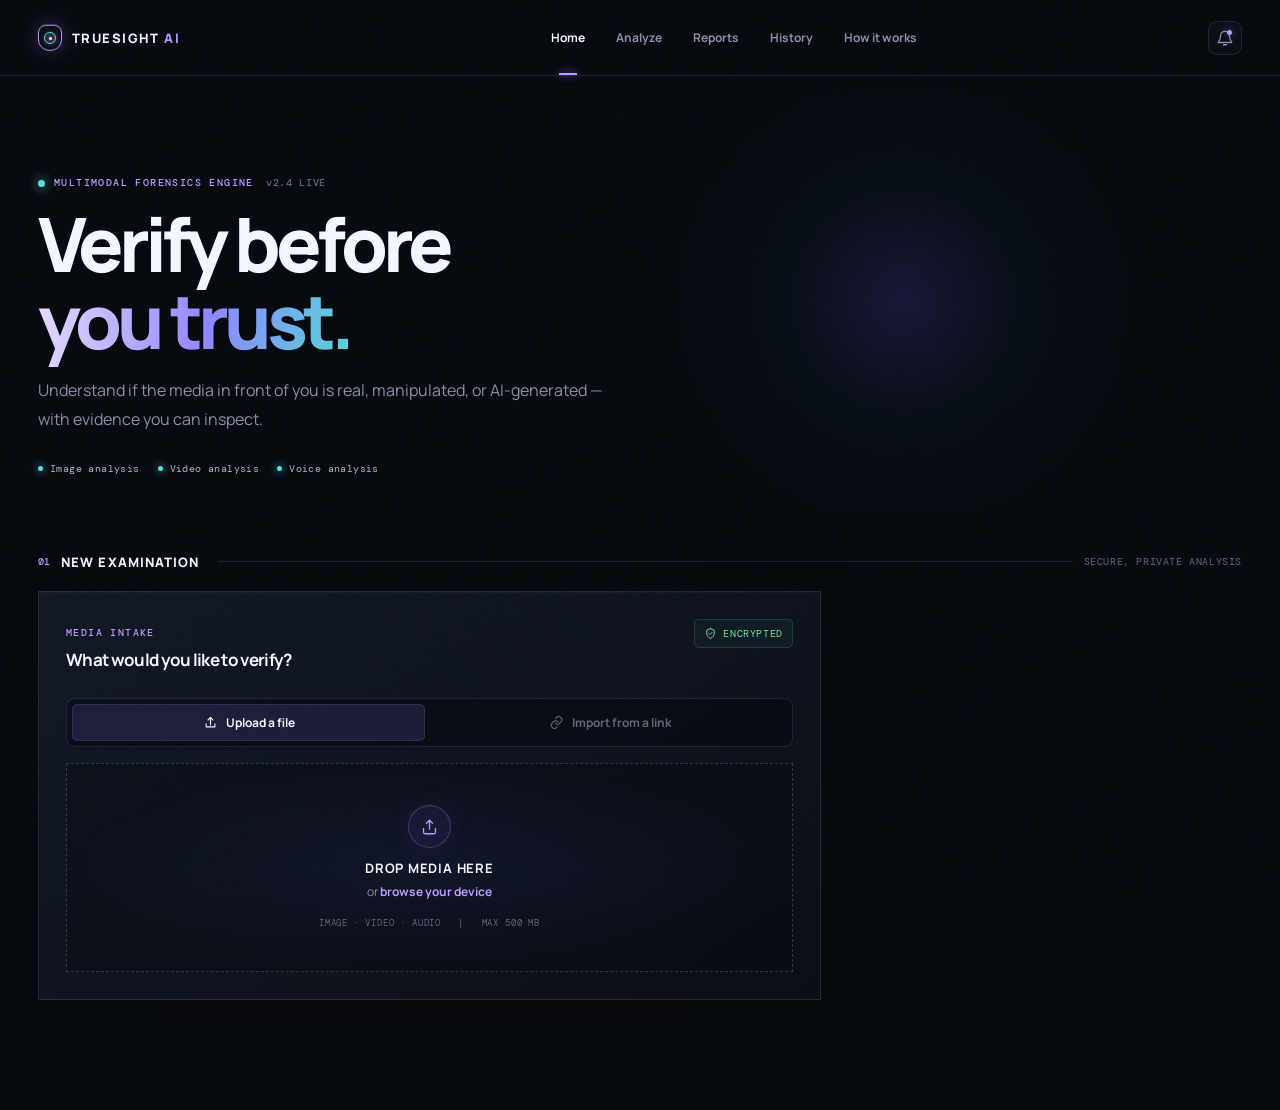
==== frontend/index.html @ 866cccd9 "Frontend Commit" ====
<!doctype html>
<html lang="en">
  <head>
    <meta charset="UTF-8" />
    <meta name="viewport" content="width=device-width, initial-scale=1.0" />
    <meta name="description" content="Truesight AI - explainable deepfake and synthetic media detection." />
    <title>Truesight AI — Verify before you trust</title>
    <link rel="preconnect" href="https://fonts.googleapis.com" />
    <link rel="preconnect" href="https://fonts.gstatic.com" crossorigin />
    <link href="https://fonts.googleapis.com/css2?family=DM+Mono:wght@400;500&family=Manrope:wght@400;500;600;700;800&display=swap" rel="stylesheet" />
    <link rel="stylesheet" href="styles.css" />
  </head>
  <body>
    <div class="page-noise"></div>
    <header class="topbar">
      <a class="brand" href="#top" aria-label="Truesight AI home">
        <span class="brand-mark" aria-hidden="true"><i></i></span>
        <span>TRUESIGHT <b>AI</b></span>
      </a>
      <nav aria-label="Main navigation">
        <a class="active" href="index.html">Home</a>
        <a href="analyze.html">Analyze</a>
        <a href="reports.html">Reports</a>
        <a href="history.html">History</a>
        <a href="how-it-works.html">How it works</a>
      </nav>
      <button class="icon-button" aria-label="Open notifications">
        <span class="notification-dot"></span>
        <svg viewBox="0 0 24 24" aria-hidden="true"><path d="M18 9a6 6 0 0 0-12 0c0 7-3 7-3 9h18c0-2-3-2-3-9M10 21h4" /></svg>
      </button>
    </header>

    <main id="top">
      <section class="hero" aria-labelledby="hero-title">
        <div class="eyebrow"><span></span> MULTIMODAL FORENSICS ENGINE <small>v2.4 LIVE</small></div>
        <h1 id="hero-title">Verify before<br /><em>you trust.</em></h1>
        <p>Understand if the media in front of you is real, manipulated, or AI-generated — with evidence you can inspect.</p>
        <div class="trust-row" aria-label="Supported media">
          <span><i class="pulse"></i> Image analysis</span>
          <span><i class="pulse"></i> Video analysis</span>
          <span><i class="pulse"></i> Voice analysis</span>
        </div>
      </section>

      <section class="analysis-shell" id="analyze" aria-labelledby="analyze-title">
        <div class="section-label"><span>01</span><h2 id="analyze-title">New examination</h2><div></div><p>Secure, private analysis</p></div>
        <div class="analysis-grid">
          <article class="ingest-card card">
            <div class="card-heading">
              <div>
                <span class="mono-label">MEDIA INTAKE</span>
                <h3>What would you like to verify?</h3>
              </div>
              <span class="secure-label"><svg viewBox="0 0 24 24"><path d="M12 3 5 6v5c0 4.55 2.98 8.86 7 10 4.02-1.14 7-5.45 7-10V6l-7-3Z"/><path d="m9 12 2 2 4-4"/></svg> ENCRYPTED</span>
            </div>

            <div class="intake-tabs" role="tablist" aria-label="Media input method">
              <button class="intake-tab active" data-intake="upload" role="tab" aria-selected="true"><svg viewBox="0 0 24 24"><path d="M12 16V4m0 0L8 8m4-4 4 4M5 14v5h14v-5"/></svg> Upload a file</button>
              <button class="intake-tab" data-intake="link" role="tab" aria-selected="false"><svg viewBox="0 0 24 24"><path d="M10 13a5 5 0 0 0 7.07.07l2-2A5 5 0 0 0 12 4l-1.15 1.15M14 11a5 5 0 0 0-7.07-.07l-2 2A5 5 0 0 0 12 20l1.15-1.15"/></svg> Import from a link</button>
            </div>

            <div class="intake-pane active" id="upload-pane" data-pane="upload">
              <label class="drop-zone" id="drop-zone" for="file-input">
                <input id="file-input" type="file" accept="image/*,video/*,audio/*" />
                <span class="drop-icon" aria-hidden="true"><svg viewBox="0 0 24 24"><path d="M12 15V3m0 0L8 7m4-4 4 4M4 14v5a2 2 0 0 0 2 2h12a2 2 0 0 0 2-2v-5"/></svg></span>
                <strong>Drop media here</strong>
                <span>or <b>browse your device</b></span>
                <small>IMAGE · VIDEO · AUDIO &nbsp; | &nbsp; MAX 500 MB</small>
              </label>
              <div class="selected-input" id="file-selection" hidden>
                <span class="file-type-icon" id="file-type-icon">IMG</span>
                <div><strong id="file-name">sample.jpg</strong><span id="file-meta">12.4 MB · Image</span></div>
                <button id="clear-file" aria-label="Remove selected file">×</button>
              </div>
            </div>

            <div class="intake-pane" id="link-pane" data-pane="link">
              <div class="link-field-wrap">
                <label for="media-url">Paste a media link</label>
                <div class="url-control">
                  <svg viewBox="0 0 24 24" aria-hidden="true"><path d="M10 13a5 5 0 0 0 7.07.07l2-2A5 5 0 0 0 12 4l-1.15 1.15M14 11a5 5 0 0 0-7.07-.07l-2 2A5 5 0 0 0 12 20l1.15-1.15"/></svg>
                  <input id="media-url" type="url" placeholder="https://www.youtube.com/watch?v=..." autocomplete="url" />
                </div>
                <p>We will fetch the publicly accessible media only. Private accounts and pages are never accessed.</p>
              </div>
              <div class="source-row">
                <span>SUPPORTED SOURCES</span>
                <button class="source-chip" data-url="https://www.youtube.com/watch?v=media">YouTube</button>
                <button class="source-chip" data-url="https://x.com/verified/status/123">X</button>
                <button class="source-chip" data-url="https://www.instagram.com/reel/media">Instagram</button>
                <button class="source-chip" data-url="https://www.tiktok.com/@source/video/123">TikTok</button>
                <button class="source-chip" data-url="https://drive.google.com/file/d/media">Drive</button>
              </div>
              <div class="url-insight" id="url-insight"><span class="status-orb"></span><span>Enter a public URL to validate its source and extract media.</span></div>
            </div>
---- frontend/styles.css ----
:root {
  --bg: #070a0f;
  --bg-soft: #0a0e15;
  --panel: rgba(15, 20, 30, 0.76);
  --panel-strong: #0e141e;
  --line: rgba(157, 179, 211, 0.14);
  --line-bright: rgba(157, 179, 211, 0.23);
  --text: #f2f6ff;
  --muted: #8491a6;
  --faint: #5d687a;
  --accent: #8a6bff;
  --accent-bright: #b99bff;
  --cyan: #55dfdc;
  --danger: #ff6d81;
  --warning: #f5b965;
  --success: #73e0ac;
  --mono: "DM Mono", "SFMono-Regular", Consolas, monospace;
  --sans: "Manrope", -apple-system, BlinkMacSystemFont, "Segoe UI", sans-serif;
}

* { box-sizing: border-box; }
html { scroll-behavior: smooth; }
body { margin: 0; background: var(--bg); color: var(--text); font-family: var(--sans); overflow-x: hidden; }
button, input { font: inherit; }
button { color: inherit; }
svg { width: 18px; height: 18px; fill: none; stroke: currentColor; stroke-width: 1.7; stroke-linecap: round; stroke-linejoin: round; }
.page-noise { position: fixed; inset: 0; pointer-events: none; z-index: 10; opacity: .28; background-image: url("data:image/svg+xml,%3Csvg viewBox='0 0 180 180' xmlns='http://www.w3.org/2000/svg'%3E%3Cfilter id='n'%3E%3CfeTurbulence type='fractalNoise' baseFrequency='.9' numOctaves='4' stitchTiles='stitch'/%3E%3C/filter%3E%3Crect width='100%25' height='100%25' filter='url(%23n)' opacity='.17'/%3E%3C/svg%3E"); mix-blend-mode: soft-light; }

.topbar { height: 76px; display: flex; align-items: center; justify-content: space-between; max-width: 1280px; margin: auto; padding: 0 38px; border-bottom: 1px solid var(--line); }
.brand { display: inline-flex; gap: 10px; align-items: center; color: var(--text); text-decoration: none; font-size: 13px; font-weight: 800; letter-spacing: .11em; white-space: nowrap; }
.brand b { color: var(--accent-bright); font-weight: 800; }
.brand-mark { height: 26px; width: 24px; display: grid; place-items: center; position: relative; border: 1.5px solid var(--accent-bright); border-radius: 8px 8px 11px 11px; transform: perspective(20px) rotateX(-2deg); box-shadow: 0 0 17px rgba(138,107,255,.28); }
.brand-mark:before { content: ""; position: absolute; width: 10px; height: 10px; border: 1.5px solid var(--cyan); border-radius: 50%; }
.brand-mark i { width: 3px; height: 3px; background: white; border-radius: 50%; box-shadow: 0 0 8px 2px var(--accent-bright); }
nav { display: flex; height: 100%; align-items: center; gap: 31px; margin-left: 80px; }
nav a { height: 100%; display: grid; place-items: center; position: relative; color: var(--muted); font-size: 12px; font-weight: 700; text-decoration: none; }
nav a:hover, nav a.active { color: var(--text); }
nav a.active:after { content: ""; height: 2px; width: 18px; background: var(--accent-bright); position: absolute; bottom: 0; box-shadow: 0 0 8px var(--accent); }
.icon-button { position: relative; height: 34px; width: 34px; display: grid; place-items: center; border: 1px solid var(--line); border-radius: 9px; background: rgba(255,255,255,.02); cursor: pointer; color: var(--muted); }
.icon-button:hover { color: var(--text); border-color: var(--line-bright); }
.notification-dot { position: absolute; width: 5px; height: 5px; top: 8px; right: 9px; border-radius: 50%; background: var(--accent-bright); box-shadow: 0 0 8px var(--accent); }

main { max-width: 1280px; margin: auto; padding: 0 38px 110px; }
.hero { position: relative; padding: 102px 0 78px; max-width: 720px; }
.hero:after { content: ""; position: absolute; width: 540px; height: 420px; right: -415px; top: 15px; background: radial-gradient(circle, rgba(115,82,255,.16) 0, rgba(24,83,123,.06) 35%, transparent 68%); pointer-events: none; }
.eyebrow, .mono-label { color: var(--accent-bright); font: 500 10px/1 var(--mono); letter-spacing: .14em; }
.eyebrow { display: flex; align-items: center; gap: 9px; }
.eyebrow > span { display: inline-block; width: 7px; height: 7px; background: var(--cyan); border-radius: 50%; box-shadow: 0 0 11px var(--cyan); }
.eyebrow small { margin-left: 3px; color: var(--faint); font: inherit; letter-spacing: .07em; }
.hero h1 { margin: 18px 0 17px; font-size: clamp(44px, 6vw, 75px); line-height: 1.02; letter-spacing: -.066em; font-weight: 800; }
.hero h1 em, .verdict-copy h3 em { font-style: normal; color: transparent; background: linear-gradient(98deg, #e8ddff, #9086ff 54%, #54d6d6); background-clip: text; -webkit-background-clip: text; }
.hero > p { max-width: 580px; color: var(--muted); font-size: 16px; line-height: 1.8; margin: 0; }
.trust-row { display: flex; gap: 18px; flex-wrap: wrap; margin-top: 28px; color: #aab5c5; font: 10px var(--mono); letter-spacing: .04em; }
.trust-row span { display: flex; align-items: center; gap: 7px; }
.pulse { width: 5px; height: 5px; border-radius: 50%; background: var(--cyan); box-shadow: 0 0 9px var(--cyan); }

.section-label { display: flex; align-items: center; gap: 11px; margin-bottom: 20px; }
.section-label > span { color: var(--accent-bright); font: 500 10px var(--mono); }
.section-label h2 { font-size: 13px; text-transform: uppercase; letter-spacing: .085em; margin: 0; font-weight: 800; }
.section-label > div { height: 1px; flex: 1; background: var(--line); margin-left: 7px; }
.section-label p { margin: 0; color: var(--faint); font: 10px var(--mono); text-transform: uppercase; letter-spacing: .06em; }
.card { border: 1px solid var(--line); background: linear-gradient(145deg, rgba(21, 27, 41, .82), rgba(11, 15, 23, .83)); box-shadow: inset 0 1px rgba(255,255,255,.025), 0 20px 80px rgba(0,0,0,.1); }
.analysis-grid { display: grid; grid-template-columns: minmax(0, 1.65fr) minmax(290px, .85fr); gap: 18px; }
.ingest-card { padding: 27px; min-width: 0; }
.scanner-card { min-height: 510px; padding: 22px; overflow: hidden; position: relative; }
.card-heading { display: flex; align-items: flex-start; justify-content: space-between; gap: 15px; }
.card-heading h3, .progress-header h3 { margin: 7px 0 0; font-size: 17px; letter-spacing: -.04em; }
.secure-label, .live-status { display: flex; align-items: center; gap: 6px; color: var(--success); font: 10px var(--mono); letter-spacing: .06em; padding: 7px 9px; border: 1px solid rgba(115,224,172,.17); background: rgba(75,200,140,.055); border-radius: 5px; }
.secure-label svg { width: 13px; height: 13px; }
.intake-tabs { display: flex; gap: 8px; padding: 5px; margin: 27px 0 16px; background: rgba(4,7,11,.4); border: 1px solid var(--line); border-radius: 8px; }
.intake-tab { flex: 1; display: flex; justify-content: center; align-items: center; gap: 8px; border: 0; padding: 10px; background: transparent; color: var(--faint); cursor: pointer; font-size: 12px; font-weight: 700; border-radius: 5px; transition: .25s; }
.intake-tab svg { width: 15px; height: 15px; }
.intake-tab:hover { color: #c9d1e0; }
.intake-tab.active { color: var(--text); background: rgba(143,112,255,.15); box-shadow: inset 0 0 0 1px rgba(173,148,255,.13), 0 4px 9px rgba(0,0,0,.19); }
.intake-pane { display: none; min-height: 209px; }
.intake-pane.active { display: block; }
.drop-zone { width: 100%; min-height: 209px; border: 1px dashed rgba(159,177,211,.25); background: radial-gradient(ellipse at center, rgba(95,99,239,.08), transparent 69%), rgba(6,9,14,.32); display: flex; flex-direction: column; justify-content: center; align-items: center; cursor: pointer; transition: .25s; }
.drop-zone:hover, .drop-zone.dragover { border-color: var(--accent-bright); background: radial-gradient(ellipse at center, rgba(117,97,255,.18), transparent 70%), rgba(6,9,14,.32); }
.drop-zone input { position: absolute; inline-size: 1px; block-size: 1px; opacity: 0; overflow: hidden; }
.drop-icon { display: grid; place-items: center; width: 43px; height: 43px; margin-bottom: 11px; border: 1px solid rgba(151,126,255,.32); border-radius: 50%; color: var(--accent-bright); background: rgba(135,104,255,.09); box-shadow: 0 0 28px rgba(123,92,255,.11); }
.drop-icon svg { width: 19px; }
.drop-zone strong { text-transform: uppercase; letter-spacing: .06em; font-size: 13px; }
.drop-zone > span:not(.drop-icon) { color: var(--muted); font-size: 12px; margin-top: 6px; }
.drop-zone > span b { color: var(--accent-bright); }
.drop-zone small { color: var(--faint); font: 9px var(--mono); letter-spacing: .09em; margin-top: 17px; }
.selected-input { align-items: center; gap: 12px; padding: 12px 14px; background: rgba(93,85,193,.1); border: 1px solid rgba(151,126,255,.25); min-height: 73px; }
.selected-input[hidden] { display: none; }
.selected-input:not([hidden]) { display: flex; }
.file-type-icon { display: grid; place-items: center; height: 35px; width: 35px; color: var(--accent-bright); border: 1px solid rgba(171,144,255,.34); border-radius: 5px; font: 9px var(--mono); }
.selected-input div { display: flex; flex-direction: column; gap: 3px; min-width: 0; flex: 1; }
.selected-input strong { font-size: 12px; overflow: hidden; text-overflow: ellipsis; white-space: nowrap; }
.selected-input span:not(.file-type-icon) { color: var(--muted); font: 10px var(--mono); }
.selected-input button { border: 0; color: var(--muted); background: transparent; font-size: 22px; cursor: pointer; }
.link-field-wrap { padding: 13px 2px 0; }
.link-field-wrap label { display: block; color: #d6deeb; font-size: 12px; font-weight: 700; margin-bottom: 9px; }
.url-control { display: flex; align-items: center; gap: 10px; height: 47px; padding: 0 14px; border: 1px solid var(--line-bright); background: rgba(5,8,13,.43); transition: .2s; }
.url-control:focus-within { border-color: var(--accent-bright); box-shadow: 0 0 0 3px rgba(138,107,255,.1); }
.url-control svg { color: var(--accent-bright); width: 17px; }
.url-control input { min-width: 0; flex: 1; border: 0; outline: 0; color: var(--text); background: transparent; font-size: 12px; }
.url-control input::placeholder { color: #586376; }
.link-field-wrap p { color: var(--faint); font-size: 10px; line-height: 1.55; margin: 9px 0 0; }
.source-row { display: flex; flex-wrap: wrap; align-items: center; gap: 7px; margin-top: 23px; }
.source-row > span { margin-right: 4px; color: var(--faint); font: 9px var(--mono); letter-spacing: .08em; }
.source-chip { border: 1px solid var(--line); border-radius: 99px; color: #aab5c5; background: rgba(255,255,255,.025); padding: 5px 8px; cursor: pointer; font: 9px var(--mono); transition: .2s; }
.source-chip:hover { border-color: rgba(185,155,255,.46); color: var(--accent-bright); }
.url-insight { display: flex; align-items: center; gap: 8px; padding: 10px 11px; margin-top: 18px; border-left: 2px solid #4a5364; background: rgba(255,255,255,.025); color: var(--muted); font-size: 10px; }
.url-insight.valid { border-left-color: var(--success); color: #b8c8d0; }
.url-insight.invalid { border-left-color: var(--danger); color: #e6a4ae; }
.status-orb { display: inline-block; min-width: 6px; height: 6px; border-radius: 50%; background: #687184; }
.url-insight.valid .status-orb { background: var(--success); box-shadow: 0 0 8px var(--success); }
.url-insight.invalid .status-orb { background: var(--danger); }
.privacy-note { display: flex; align-items: center; gap: 7px; margin: 17px 0 15px; color: var(--faint); font-size: 10px; }
.privacy-note svg { width: 14px; min-width: 14px; color: var(--cyan); }
.privacy-note a { margin-left: auto; color: var(--accent-bright); text-decoration: none; font: 10px var(--mono); }
.analyze-button { width: 100%; height: 48px; display: flex; justify-content: center; align-items: center; gap: 13px; border: 1px solid rgba(187,159,255,.4); color: white; background: linear-gradient(100deg, #5947bd, #8266e5 62%, #5e50c4); box-shadow: 0 9px 28px rgba(105,81,221,.25), inset 0 1px rgba(255,255,255,.18); cursor: pointer; text-transform: uppercase; font-size: 11px; font-weight: 800; letter-spacing: .1em; transition: transform .2s, box-shadow .2s; }
.analyze-button svg { width: 17px; }
.analyze-button:hover { transform: translateY(-2px); box-shadow: 0 13px 33px rgba(105,81,221,.37), inset 0 1px rgba(255,255,255,.18); }
.analyze-button:disabled { cursor: wait; transform: none; opacity: .74; }
.form-message { min-height: 15px; margin: 8px 0 0; color: var(--danger); font-size: 10px; text-align: center; }

.scanner-top { display: flex; justify-content: space-between; align-items: center; }
.live-status { padding: 4px 7px; font-size: 9px; }
.live-status i { height: 5px; width: 5px; background: var(--success); border-radius: 50%; box-shadow: 0 0 8px var(--success); }
.scanner-visual { position: relative; margin: 24px -5px 17px; height: 260px; overflow: hidden; background: radial-gradient(ellipse at 50% 52%, rgba(145,93,255,.16) 0, rgba(39,53,110,.08) 37%, transparent 68%), #090e17; border: 1px solid rgba(144,161,211,.12); }
.scan-grid { position: absolute; inset: 0; background-image: linear-gradient(rgba(128,166,255,.075) 1px, transparent 1px), linear-gradient(90deg, rgba(128,166,255,.075) 1px, transparent 1px); background-size: 24px 24px; mask-image: radial-gradient(ellipse, black, transparent 75%); }
.scan-line { position: absolute; left: 6%; right: 6%; top: 35%; height: 1px; background: var(--cyan); box-shadow: 0 0 10px 1px var(--cyan); animation: scan 4.8s ease-in-out infinite; }
@keyframes scan { 0%, 100% { top: 19%; opacity: .35 } 50% { top: 78%; opacity: 1 } }
.face-outline { position: absolute; width: 109px; height: 148px; top: 51px; left: 50%; transform: translateX(-50%); border: 1px solid rgba(130,236,230,.75); border-radius: 48% 48% 44% 44% / 36% 36% 58% 58%; box-shadow: inset 0 0 31px rgba(83,221,220,.08), 0 0 14px rgba(79,222,218,.18); }
.face-outline:before, .face-outline:after { content: ""; position: absolute; top: 57px; width: 8px; height: 8px; border-radius: 50%; background: var(--cyan); box-shadow: 0 0 7px var(--cyan); }
.face-outline:before { left: 26px; }.face-outline:after { right: 26px; }
.point { position: absolute; width: 4px; height: 4px; background: #d8ffff; box-shadow: 0 0 8px var(--cyan); }.p1 { top: -2px; left: 50%; }.p2 { top: 35px; left: -2px; }.p3 { top: 35px; right: -2px; }.p4 { bottom: 33px; left: 6px; }.p5 { bottom: 33px; right: 6px; }.p6 { bottom: -2px; left: 50%; }
.scanner-corner, .frame-corner { position: absolute; width: 17px; height: 17px; border-color: rgba(185,155,255,.68); border-style: solid; }.c1, .fc1 { top: 10px; left: 10px; border-width: 1px 0 0 1px; }.c2, .fc2 { top: 10px; right: 10px; border-width: 1px 1px 0 0; }.c3, .fc3 { bottom: 10px; left: 10px; border-width: 0 0 1px 1px; }.c4, .fc4 { bottom: 10px; right: 10px; border-width: 0 1px 1px 0; }
.scanner-readout { display: flex; align-items: flex-end; justify-content: space-between; gap: 10px; padding: 0 3px 16px; border-bottom: 1px solid var(--line); }.scanner-readout div:first-child { display: flex; flex-direction: column; gap: 7px; }.scanner-readout span { color: var(--faint); font: 9px var(--mono); letter-spacing: .1em; }.scanner-readout b { font-size: 12px; }
.readout-bars { display: flex; gap: 2px; align-items: center; height: 25px; }.readout-bars i { display: block; width: 2px; background: var(--cyan); opacity: .55; animation: bars 1.4s ease-in-out infinite alternate; }.readout-bars i:nth-child(1), .readout-bars i:nth-child(8) { height: 7px; }.readout-bars i:nth-child(2),.readout-bars i:nth-child(7) { height: 17px; animation-delay:.2s; }.readout-bars i:nth-child(3),.readout-bars i:nth-child(6) { height: 24px; animation-delay:.4s; }.readout-bars i:nth-child(4),.readout-bars i:nth-child(5) { height: 13px; animation-delay:.1s; }.readout-bars i:nth-child(9) { height: 20px; }.readout-bars i:nth-child(10) { height: 10px; }
@keyframes bars { to { transform: scaleY(.4); opacity: .2; } }
.model-list { padding: 12px 3px 0; }.model-list p { display: flex; justify-content: space-between; color: var(--muted); margin: 7px 0; font-size: 10px; }.model-list b { color: var(--success); font: 9px var(--mono); }

.progress-section, .report-section, .history-section, .workflow-section { margin-top: 75px; }
.progress-panel { padding: 26px 28px; }.progress-header { display: flex; justify-content: space-between; align-items: center; }.progress-number { color: var(--accent-bright); font: 500 18px var(--mono); }.progress-track, .risk-track { position: relative; height: 5px; margin: 23px 0 23px; overflow: hidden; background: #202735; }.progress-track i, .risk-track i { position: absolute; inset: 0 auto 0 0; width: 0; background: linear-gradient(90deg, #6854de, #9c82ff, var(--cyan)); box-shadow: 0 0 13px rgba(109,98,255,.6); transition: width .5s ease; }.pipeline-steps { display: grid; grid-template-columns: repeat(4, 1fr); gap: 13px; padding: 0; margin: 0; list-style: none; }.pipeline-steps li { position: relative; display: grid; grid-template-columns: 23px minmax(0, 1fr) auto; gap: 10px; min-width: 0; color: var(--faint); }.pipeline-steps li > span { height: 20px; width: 20px; margin-top: 1px; border: 1px solid #485365; border-radius: 50%; }.pipeline-steps li > span:after { content: ""; display: block; height: 4px; width: 4px; margin: 7px; border-radius: 50%; background: #485365; }.pipeline-steps b { display: block; color: #7f8a9b; font-size: 11px; }.pipeline-steps small { display: block; color: var(--faint); font-size: 9px; line-height: 1.45; margin-top: 5px; }.pipeline-steps em { font: 13px var(--mono); font-style: normal; }.pipeline-steps li.active > span { border-color: var(--accent-bright); box-shadow: 0 0 10px rgba(138,107,255,.3); }.pipeline-steps li.active > span:after { background: var(--accent-bright); }.pipeline-steps li.active b { color: #d9d0ff; }.pipeline-steps li.done > span { border-color: var(--success); background: rgba(115,224,172,.08); }.pipeline-steps li.done > span:after { width: 8px; height: 4px; margin: 5px; border: solid var(--success); border-width: 0 0 1.5px 1.5px; background: none; border-radius: 0; transform: rotate(-45deg); }.pipeline-steps li.done b { color: #d5f4e4; }.pipeline-steps li.done em { color: var(--success); font-size: 10px; }.pipeline-steps li.done em:after { content: "✓"; }.pipeline-steps li.done em { font-size:0; }.pipeline-steps li.done em:after { font-size: 12px; }

.verdict-card { min-height: 278px; display: grid; grid-template-columns: minmax(0, 1fr) 210px 137px; gap: 36px; align-items: center; padding: 35px 38px; border-left: 2px solid var(--danger); background: radial-gradient(circle at 60% 40%, rgba(125,72,187,.10), transparent 33%), linear-gradient(145deg, rgba(27,22,38,.84), rgba(13,15,23,.83)); }.verdict-copy h3 { margin: 9px 0 9px; font-size: clamp(28px, 3vw, 41px); letter-spacing: -.06em; line-height: 1; }.verdict-copy p { margin: 0; max-width: 430px; color: var(--muted); font-size: 12px; line-height: 1.65; }.confidence { max-width: 400px; margin-top: 25px; }.confidence-label { display: flex; justify-content: space-between; color: var(--faint); font: 9px var(--mono); letter-spacing: .09em; }.confidence-label b { color: var(--danger); font-size: 12px; }.confidence .risk-track { margin: 8px 0 7px; height: 6px; }.risk-track i { background: linear-gradient(90deg, #a18dff, #e065a0, var(--danger)); }.confidence > span { color: #de97a5; font: 9px var(--mono); letter-spacing: .07em; }.verdict-ring { position: relative; height: 167px; width: 167px; border-radius: 50%; display: grid; place-items: center; background: conic-gradient(var(--danger) 0 315deg, rgba(255,255,255,.09) 315deg); box-shadow: 0 0 42px rgba(239,83,111,.11); }.verdict-ring:before { content: ""; position: absolute; inset: 8px; border-radius: 50%; background: #12131d; box-shadow: inset 0 0 28px rgba(0,0,0,.4); }.verdict-ring > div { z-index: 1; text-align: center; }.verdict-ring b { display: block; color: #ffe7eb; font: 600 29px var(--mono); letter-spacing: -.08em; }.verdict-ring b span { font-size: 14px; }.verdict-ring small { display: block; margin-top: 4px; color: var(--faint); font: 8px var(--mono); letter-spacing: .13em; }.verdict-meta { align-self: stretch; border-left: 1px solid var(--line); display: flex; justify-content: center; flex-direction: column; gap: 16px; padding-left: 23px; }.verdict-meta p { margin: 0; }.verdict-meta span { display: block; color: var(--faint); font: 8px var(--mono); letter-spacing: .1em; }.verdict-meta b { display: block; margin-top: 5px; font: 11px var(--mono); color: #b8c3d3; }
.evidence-grid { display: grid; grid-template-columns: minmax(0, 1.32fr) minmax(350px, .96fr); gap: 18px; margin-top: 18px; }.evidence-card, .signals-card { padding: 26px; }.evidence-tabs { display: flex; border: 1px solid var(--line); border-radius: 5px; padding: 2px; }.evidence-tab { border: 0; background: none; color: var(--faint); padding: 5px 7px; cursor: pointer; font: 9px var(--mono); text-transform: uppercase; }.evidence-tab.active { background: rgba(139,108,255,.2); color: #ded5ff; }.media-frame { position: relative; height: 297px; overflow: hidden; margin-top: 21px; background: radial-gradient(ellipse at 50% 65%, #9c745f 0 15%, #47362f 32%, #121820 66%); }.media-frame:before { content:""; position:absolute; inset:0; background: linear-gradient(90deg, rgba(42,162,198,.17), transparent 28%, transparent 70%, rgba(236,87,98,.14)), repeating-linear-gradient(90deg, transparent 0 47px, rgba(255,255,255,.022) 47px 48px); z-index: 1; }.sample-face { width: 210px; height: 265px; position: absolute; left: 50%; bottom: -1px; transform: translateX(-50%); }.face-neck { position: absolute; height: 64px; width: 75px; bottom: 0; left: 68px; background: linear-gradient(90deg,#946d5b,#e0ae91 50%,#94705d); }.face-hair { position: absolute; height: 210px; width: 189px; top: 0; left: 10px; z-index: 1; background: radial-gradient(ellipse at 51% 30%, #2e2626 0 45%, transparent 46%), radial-gradient(ellipse at 43% 37%, #211b1d 0 43%, transparent 44%); }.face-skin { position: absolute; height: 181px; width: 131px; top: 40px; left: 39px; z-index: 2; border-radius: 43% 44% 47% 46% / 33% 34% 59% 61%; background: radial-gradient(ellipse at 55% 57%, #efc0a1 0 43%, #cf9c80 63%, #8d6959 100%); box-shadow: inset -15px -13px 20px rgba(83,50,45,.16); }.face-top { position: absolute; z-index: 3; top: 17px; left: 29px; width: 149px; height: 62px; border-radius: 50% 47% 20% 32%; background: #231d20; transform: rotate(-9deg); }.face-ear { position:absolute; top:108px; width:20px; height:34px; border-radius: 50%; background:#bd8a70; z-index: 1; }.ear-left { left:31px; }.ear-right{right:31px}.eye{position:absolute;top:76px;width:21px;height:7px;background:#402d26;border-radius:50%;}.e-left{left:27px}.e-right{right:25px}.brow{position:absolute;top:65px;width:26px;height:5px;border-top:3px solid #472d27;border-radius:50%;}.b-left{left:24px;transform:rotate(5deg)}.b-right{right:21px;transform:rotate(-5deg)}.nose{position:absolute;top:82px;left:62px;width:10px;height:31px;border-bottom:2px solid #a77868;border-right:2px solid #a77868;border-radius:0 0 7px 0}.mouth{position:absolute;top:133px;left:46px;width:38px;height:10px;border-bottom:3px solid #915b5c;border-radius:50%;}.heat-layer { position: absolute; opacity: 0; inset: 0; z-index: 3; mix-blend-mode: screen; transition: opacity .35s; background: linear-gradient(90deg, rgba(0,54,255,.4), transparent 50%, rgba(255,0,42,.3)); }.media-frame.heatmap .heat-layer { opacity: 1; }.heat { position: absolute; border-radius: 50%; filter: blur(12px); background: radial-gradient(circle, #fff869 0, #ff5c33 29%, #e60058 47%, rgba(0,0,0,0) 69%); }.h1 { width: 80px; height: 62px; top: 106px; left: calc(50% - 69px); }.h2 { width: 74px; height: 55px; top: 112px; right: calc(50% - 73px); }.h3 { width: 72px; height: 65px; top: 178px; left: calc(50% - 37px); }.h4 { width: 52px; height: 90px; top: 55px; left: calc(50% + 51px); }.h5 { width: 62px; height: 53px; bottom: 6px; left: calc(50% - 80px); }.media-frame-label { position:absolute; z-index:5; top:12px; left:12px; right:12px; display:flex; justify-content:space-between; color:rgba(235,244,255,.7); font:9px var(--mono); letter-spacing:.08em; }.frame-corner { z-index: 5; }.evidence-caption { display:flex; align-items:center; gap:8px; margin:14px 0 0; color:var(--muted); font-size:10px; line-height:1.5; }.evidence-caption span { height:5px;width:5px;min-width:5px;border-radius:50%;background:var(--cyan);box-shadow:0 0 8px var(--cyan); }.text-button { display:flex; align-items:center; gap:5px; border:0; background:transparent; color:var(--accent-bright); padding:0; cursor:pointer; font:10px var(--mono); }.text-button svg { width:13px;height:13px; }.signal-list { margin-top:22px; border-top:1px solid var(--line); }.signal { display:grid; grid-template-columns:33px minmax(0,1fr) auto; gap:10px; align-items:center; padding:14px 0; border-bottom:1px solid var(--line); }.signal-icon { display:grid;place-items:center;height:29px;width:29px;border-radius:7px; }.signal-icon svg{width:15px}.signal-icon.high{color:var(--danger);background:rgba(255,90,116,.1)}.signal-icon.medium{color:var(--warning);background:rgba(245,185,101,.1)}.signal-icon.low{color:#9ca9b8;background:rgba(156,169,184,.1)}.signal b{font-size:11px}.signal small{display:block;margin-top:3px;color:var(--faint);font-size:9px;line-height:1.35}.signal em{font:9px var(--mono);font-style:normal}.signal:nth-child(1) em,.signal:nth-child(2) em{color:var(--danger)}.signal:nth-child(3) em{color:var(--warning)}.signal:nth-child(4) em{color:#9ca9b8}.report-actions{display:flex;gap:8px;margin-top:19px}.secondary-button,.share-button,.filter-button{border:1px solid var(--line-bright);background:rgba(255,255,255,.025);cursor:pointer;transition:.2s}.secondary-button{height:37px;flex:1;display:flex;align-items:center;justify-content:center;gap:8px;color:#cad5e5;font-size:10px;font-weight:700}.secondary-button:hover,.share-button:hover,.filter-button:hover{border-color:var(--accent-bright);color:var(--accent-bright)}.secondary-button svg,.share-button svg{width:15px}.share-button{width:38px;display:grid;place-items:center;color:#9ca9b8}

.history-section .section-label .text-button { margin-left: auto; }.history-card { padding:20px 25px 8px; }.history-top{display:flex;justify-content:space-between;align-items:center;margin-bottom:16px}.history-top p{margin:0;color:var(--faint);font:9px var(--mono);letter-spacing:.08em}.history-top p b{color:var(--accent-bright)}.filter-button{display:flex;align-items:center;gap:7px;padding:7px 9px;color:#a9b4c4;font:9px var(--mono)}.filter-button svg{width:12px}.history-table-wrap{overflow-x:auto}table{border-collapse:collapse;width:100%;min-width:700px}th{text-align:left;color:var(--faint);font:9px var(--mono);letter-spacing:.08em;font-weight:400;padding:0 10px 11px}th:first-child,td:first-child{padding-left:0}td{border-top:1px solid var(--line);color:#aeb9c8;font-size:10px;padding:13px 10px}.media-name{display:flex;align-items:center;gap:9px;color:#e0e7f2}.media-name b{font-size:11px}.media-icon{display:grid;place-items:center;width:23px;height:23px;border-radius:5px;font-size:11px}.media-icon.audio{background:rgba(123,107,255,.14);color:#b6a5ff}.media-icon.video{background:rgba(84,223,220,.1);color:var(--cyan)}.media-icon.image{background:rgba(244,185,101,.1);color:var(--warning)}.source-badge{padding:4px 6px;border-radius:3px;border:1px solid var(--line);color:var(--muted);font:9px var(--mono)}.result-tag{padding:4px 7px;border-radius:3px;font:9px var(--mono)}.result-tag.synthetic{color:#ff9cac;background:rgba(255,96,122,.09)}.result-tag.authentic{color:#92eabb;background:rgba(95,216,159,.08)}

.workflow-head{display:flex;justify-content:space-between;align-items:center;margin-bottom:20px}.workflow-head .section-label{margin:0;flex:1}.workflow-head>p{max-width:365px;margin:0;color:var(--muted);font-size:11px;line-height:1.6}.architecture{display:grid;grid-template-columns:1fr 45px 2.3fr 45px 1.3fr 45px 1.3fr;align-items:center;padding:25px}.arch-node{min-height:104px;display:flex;flex-direction:column;justify-content:center;padding:15px;border:1px solid var(--line-bright);background:rgba(8,11,17,.4)}.arch-node span{color:var(--accent-bright);font:9px var(--mono)}.arch-node b{margin-top:8px;font-size:12px}.arch-node small{margin-top:5px;color:var(--faint);font-size:9px}.engine-node{border-color:rgba(185,155,255,.28);background:rgba(116,89,230,.1)}.report-node{border-color:rgba(83,223,220,.22);background:rgba(60,166,165,.06)}.arch-line{height:1px;background:linear-gradient(90deg,rgba(138,107,255,.2),rgba(138,107,255,.85),rgba(138,107,255,.2));position:relative}.arch-line:after{content:"";position:absolute;right:0;top:-3px;border:4px solid transparent;border-left-color:var(--accent-bright)}.arch-branches{display:grid;grid-template-columns:repeat(3,1fr);gap:8px}.arch-branches div{display:flex;flex-direction:column;gap:8px;padding:14px 10px;border-top:1px solid var(--line);border-bottom:1px solid var(--line);background:rgba(255,255,255,.015)}.arch-branches i{color:var(--cyan);font:9px var(--mono);font-style:normal;letter-spacing:.08em}.arch-branches span{color:#aab5c5;font-size:9px}
footer{max-width:1280px;margin:auto;padding:30px 38px 38px;border-top:1px solid var(--line);display:flex;align-items:center;gap:25px;color:var(--faint);font-size:10px}footer p{margin:0;flex:1}footer>span{font:9px var(--mono);letter-spacing:.07em}.toast{position:fixed;z-index:20;bottom:25px;left:50%;transform:translate(-50%, 100px);padding:11px 16px;border:1px solid rgba(185,155,255,.35);background:#171525;color:#e4dcff;box-shadow:0 12px 38px rgba(0,0,0,.4);font-size:11px;opacity:0;transition:.3s}.toast.show{opacity:1;transform:translate(-50%,0)}

@media (max-width: 980px){.analysis-grid,.evidence-grid{grid-template-columns:1fr}.scanner-card{min-height:0}.scanner-visual{height:190px}.progress-section,.report-section,.history-section,.workflow-section{margin-top:55px}.pipeline-steps{grid-template-columns:1fr 1fr;row-gap:23px}.verdict-card{grid-template-columns:minmax(0,1fr) 155px;gap:24px;padding:30px}.verdict-ring{width:145px;height:145px}.verdict-meta{grid-column:1/-1;flex-direction:row;justify-content:flex-start;border-left:0;border-top:1px solid var(--line);padding:18px 0 0}.verdict-meta p{min-width:115px}.architecture{grid-template-columns:1fr;gap:10px}.arch-line{width:1px;height:24px;margin:auto;background:linear-gradient(rgba(138,107,255,.2),rgba(138,107,255,.85),rgba(138,107,255,.2))}.arch-line:after{right:-3px;top:auto;bottom:-4px;border:4px solid transparent;border-top-color:var(--accent-bright)}.arch-branches{width:100%}}
@media (max-width: 630px){.topbar{height:64px;padding:0 19px}nav{display:none}main{padding:0 19px 70px}.hero{padding:70px 0 55px}.hero h1{font-size:47px}.hero>p{font-size:14px}.section-label p{display:none}.ingest-card,.evidence-card,.signals-card{padding:18px}.secure-label{display:none}.intake-tab{font-size:10px;padding:9px 5px}.progress-panel{padding:20px}.pipeline-steps{grid-template-columns:1fr}.verdict-card{grid-template-columns:1fr;padding:25px}.verdict-ring{margin:auto}.verdict-meta{display:grid;grid-template-columns:repeat(3,1fr);gap:10px}.verdict-meta p{min-width:0}.workflow-head{display:block}.workflow-head>p{margin-top:10px}.arch-branches{grid-template-columns:1fr}.history-card{padding:18px 15px 8px}.history-top{padding:0 4px}.evidence-heading{align-items:center}.evidence-heading h3{font-size:15px}footer{padding:25px 19px;flex-wrap:wrap;gap:13px}footer p{order:3;flex-basis:100%}}

/* =========================================================
   TRUESIGHT AI HERO TITLE
   ========================================================= */

.truesight-hero-title {
  font-size: clamp(4.5rem, 7vw, 8rem);
  line-height: 0.9;
  letter-spacing: -0.065em;
}

.truesight-hero-title em {
  font-style: normal;
}


/* =========================================================
   TRUESIGHT AI FORENSIC HERO ANIMATION
   ========================================================= */

.hero {
  position: relative;
}

.truesight-ai-visual {
  position: absolute;
  width: min(34vw, 470px);
  aspect-ratio: 1;

  right: 4%;
  top: 50%;

  transform: translateY(-50%);

  border-radius: 50%;

  overflow: hidden;

  pointer-events: none;
}


/* =========================================================
   BACKGROUND GLOW
   ========================================================= */

.ts-glow {
  position: absolute;
  inset: 0;

  border-radius: 50%;

  background:
    radial-gradient(
      circle at center,
      rgba(100, 102, 220, 0.22) 0%,
      rgba(100, 102, 220, 0.12) 35%,
      rgba(100, 102, 220, 0.06) 60%,
      rgba(100, 102, 220, 0.02) 80%,
      transparent 100%
    );

  animation: tsGlow 4s ease-in-out infinite;
}


/* =========================================================
   ROTATING AI SCAN RINGS
   ========================================================= */

.ts-ring {
  position: absolute;

  border-radius: 50%;

  border: 1px solid rgba(99, 102, 241, 0.2);
}

.ts-ring-one {
  inset: 4%;

  border-top-color: rgba(99, 102, 241, 0.9);
  border-right-color: rgba(99, 102, 241, 0.45);

  animation: tsRotateClockwise 12s linear infinite;
}

.ts-ring-two {
  inset: 15%;

  border-left-color: rgba(99, 102, 241, 0.8);
  border-bottom-color: rgba(99, 102, 241, 0.4);

  animation: tsRotateAntiClockwise 9s linear infinite;
}

.ts-ring-three {
  inset: 27%;

  border-top-color: rgba(99, 102, 241, 0.8);

  animation: tsRotateClockwise 6s linear infinite;
}


/* =========================================================
   CENTRAL AI CORE
   ========================================================= */

.ts-core {
  position: absolute;

  inset: 28%;

  display: flex;
  align-items: center;
  justify-content: center;

  border-radius: 50%;

  background: rgba(255, 255, 255, 0.2);

  border: 1px solid rgba(99, 102, 241, 0.3);

  box-shadow:
    0 0 40px rgba(99, 102, 241, 0.14),
    inset 0 0 25px rgba(99, 102, 241, 0.08);

  animation: tsCoreFloat 4s ease-in-out infinite;
}


/* =========================================================
   FACE DETECTION
   ========================================================= */

.ts-face {
  position: relative;

  width: 52%;
  height: 68%;

  border: 2px solid rgba(99, 102, 241, 0.85);

  border-radius: 48% 48% 42% 42%;

  box-shadow:
    0 0 18px rgba(99, 102, 241, 0.3);
}


/* EYES */

.ts-eye {
  position: absolute;

  top: 35%;

  width: 9px;
  height: 9px;

  border-radius: 50%;

  background: #6366d8;

  box-shadow:
    0 0 8px rgba(99, 102, 241, 0.9),
    0 0 18px rgba(99, 102, 241, 0.5);

  animation: tsEyePulse 2s ease-in-out infinite;
}

.ts-eye-left {
  left: 23%;
}

.ts-eye-right {
  right: 23%;
}


/* NOSE */

.ts-nose {
  position: absolute;

  top: 43%;
  left: 50%;

  width: 2px;
  height: 20%;

  transform: translateX(-50%);

  background: rgba(99, 102, 241, 0.65);
}


/* MOUTH */

.ts-mouth {
  position: absolute;

  bottom: 22%;
  left: 50%;

  width: 35%;
  height: 2px;

  transform: translateX(-50%);

  background: rgba(99, 102, 241, 0.75);

  border-radius: 50%;
}


/* =========================================================
   FACE SCANNING LINE
   ========================================================= */

.ts-scan-line {
  position: absolute;

  left: -15%;

  width: 130%;
  height: 2px;

  background:
    linear-gradient(
      90deg,
      transparent,
      rgba(99, 102, 241, 0.2),
      #6366d8,
      rgba(99, 102, 241, 0.2),
      transparent
    );

  box-shadow:
    0 0 12px rgba(99, 102, 241, 0.8);

  animation: tsScanFace 3s ease-in-out infinite;
}


/* =========================================================
   FACIAL DETECTION POINTS
   ========================================================= */

.ts-point {
  position: absolute;

  width: 6px;
  height: 6px;

  border-radius: 50%;

  background: #6366d8;

  box-shadow:
    0 0 8px rgba(99, 102, 241, 0.8);

  animation: tsPointPulse 2s ease-in-out infinite;
}

.ts-point-one {
  top: 15%;
  left: -6%;
}

.ts-point-two {
  top: 15%;
  right: -6%;

  animation-delay: 0.4s;
}

.ts-point-three {
  top: 48%;
  left: -8%;

  animation-delay: 0.8s;
}

.ts-point-four {
  top: 48%;
  right: -8%;

  animation-delay: 1.2s;
}

.ts-point-five {
  bottom: 12%;
  left: 50%;

  transform: translateX(-50%);

  animation-delay: 1.6s;
}


/* =========================================================
   FLOATING AI PARTICLES
   ========================================================= */

.ts-particle {
  position: absolute;

  width: 6px;
  height: 6px;

  border-radius: 50%;

  background: #6366d8;

  box-shadow:
    0 0 10px rgba(99, 102, 241, 0.7);

  animation: tsParticleFloat 4s ease-in-out infinite;
}

.ts-particle-one {
  top: 16%;
  left: 20%;
}

.ts-particle-two {
  top: 28%;
  right: 14%;

  animation-delay: 1s;
}

.ts-particle-three {
  bottom: 20%;
  left: 14%;

  animation-delay: 2s;
}

.ts-particle-four {
  bottom: 13%;
  right: 22%;

  animation-delay: 0.5s;
}


/* =========================================================
   ANIMATIONS
   ========================================================= */

@keyframes tsRotateClockwise {

  from {
    transform: rotate(0deg);
  }

  to {
    transform: rotate(360deg);
  }

}


@keyframes tsRotateAntiClockwise {

  from {
    transform: rotate(360deg);
  }

  to {
    transform: rotate(0deg);
  }

}


@keyframes tsGlow {

  0%,
  100% {
    transform: scale(0.96);
    opacity: 0.65;
  }

  50% {
    transform: scale(1.05);
    opacity: 1;
  }

}


@keyframes tsCoreFloat {

  0%,
  100% {
    transform: translateY(0px);
  }

  50% {
    transform: translateY(-8px);
  }

}


@keyframes tsEyePulse {

  0%,
  100% {
    transform: scale(0.75);
    opacity: 0.65;
  }

  50% {
    transform: scale(1.35);
    opacity: 1;
  }

}


@keyframes tsScanFace {

  0% {
    top: 8%;
    opacity: 0;
  }

  12% {
    opacity: 1;
  }

  88% {
    opacity: 1;
  }

  100% {
    top: 90%;
    opacity: 0;
  }

}


@keyframes tsPointPulse {

  0%,
  100% {
    transform: scale(0.7);
    opacity: 0.5;
  }

  50% {
    transform: scale(1.4);
    opacity: 1;
  }

}


@keyframes tsParticleFloat {

  0%,
  100% {
    transform: translateY(0px);
    opacity: 0.4;
  }

  50% {
    transform: translateY(-18px);
    opacity: 1;
  }

}


/* =========================================================
   MOBILE
   ========================================================= */

@media (max-width: 900px) {

  .truesight-ai-visual {
    position: relative;

    width: min(75vw, 420px);

    right: auto;
    top: auto;

    transform: none;

    margin: 40px auto 0;
  }

  .truesight-hero-title {
    font-size: clamp(4rem, 14vw, 7rem);
  }

}
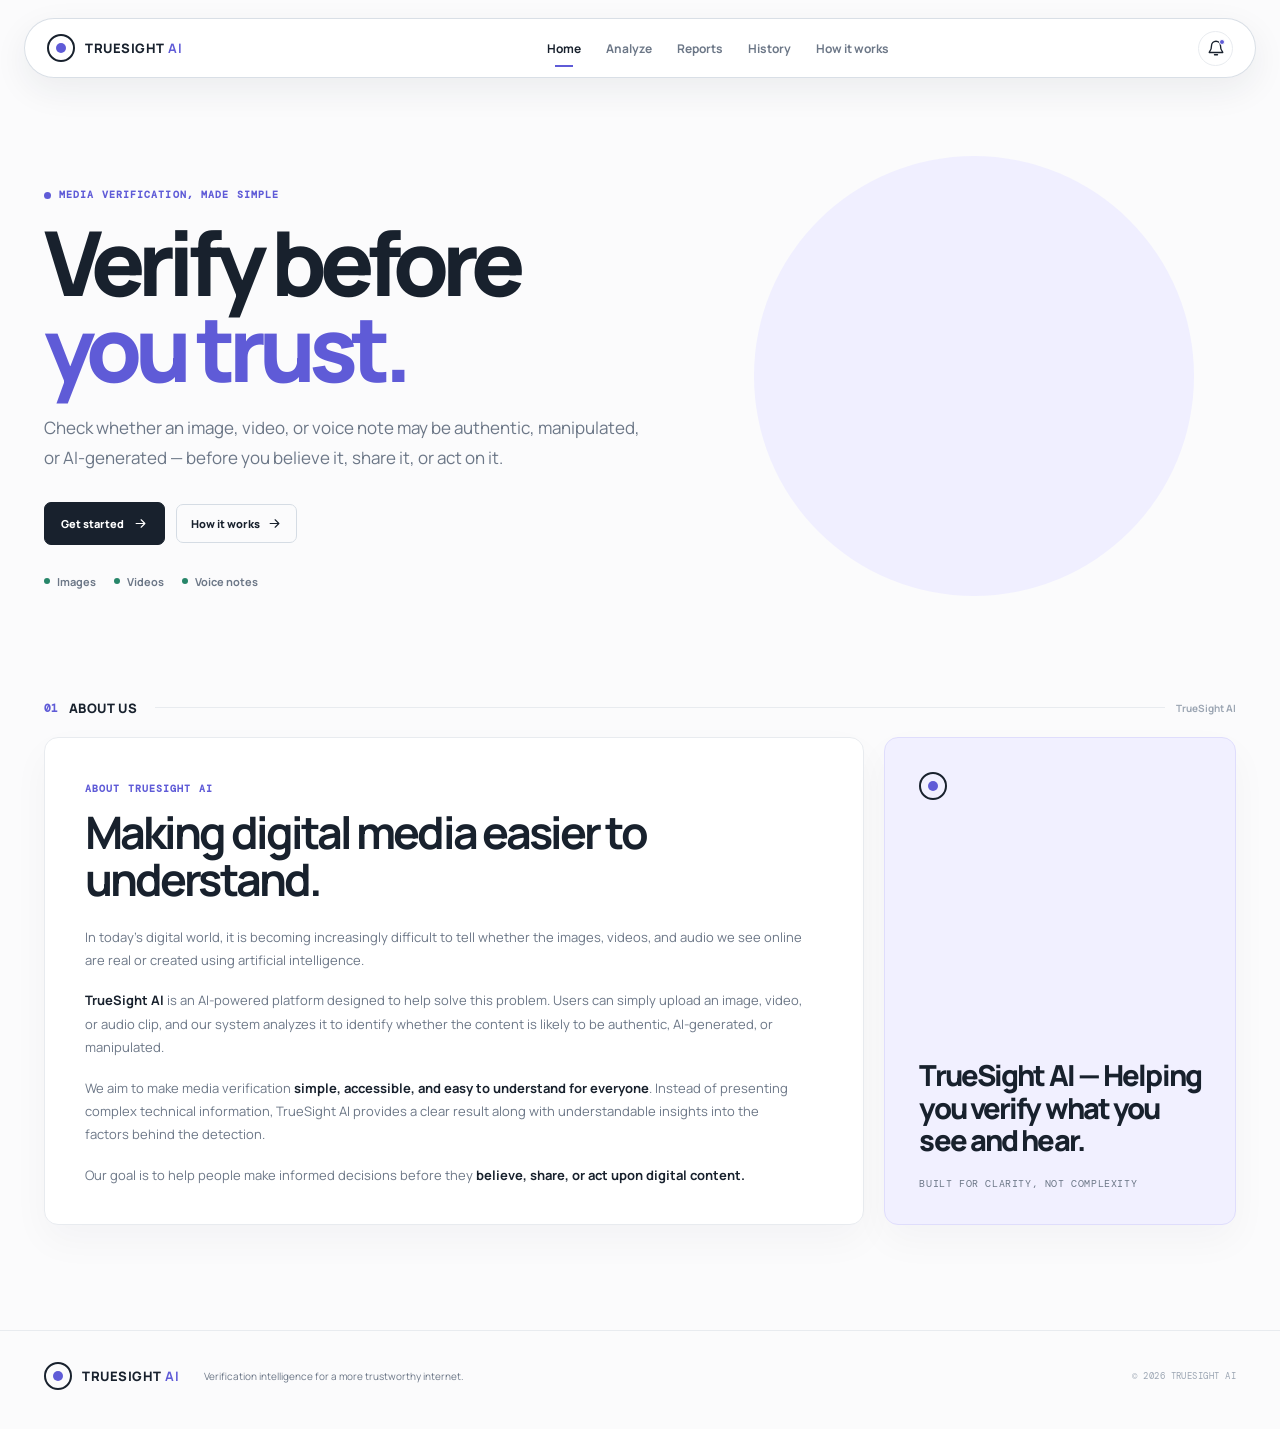
==== commit 699bc01c: "F2" ====
--- a/frontend/index.html
+++ b/frontend/index.html
@@ -3,93 +3,43 @@
   <head>
     <meta charset="UTF-8" />
     <meta name="viewport" content="width=device-width, initial-scale=1.0" />
-    <meta name="description" content="Truesight AI - explainable deepfake and synthetic media detection." />
-    <title>Truesight AI — Verify before you trust</title>
+    <meta name="description" content="TrueSight AI helps people verify images, videos, and audio before they trust them." />
+    <title>TrueSight AI — Verify before you trust</title>
     <link rel="preconnect" href="https://fonts.googleapis.com" />
     <link rel="preconnect" href="https://fonts.gstatic.com" crossorigin />
     <link href="https://fonts.googleapis.com/css2?family=DM+Mono:wght@400;500&family=Manrope:wght@400;500;600;700;800&display=swap" rel="stylesheet" />
     <link rel="stylesheet" href="styles.css" />
   </head>
   <body>
-    <div class="page-noise"></div>
     <header class="topbar">
-      <a class="brand" href="#top" aria-label="Truesight AI home">
-        <span class="brand-mark" aria-hidden="true"><i></i></span>
-        <span>TRUESIGHT <b>AI</b></span>
-      </a>
-      <nav aria-label="Main navigation">
-        <a class="active" href="index.html">Home</a>
-        <a href="analyze.html">Analyze</a>
-        <a href="reports.html">Reports</a>
-        <a href="history.html">History</a>
-        <a href="how-it-works.html">How it works</a>
-      </nav>
-      <button class="icon-button" aria-label="Open notifications">
-        <span class="notification-dot"></span>
-        <svg viewBox="0 0 24 24" aria-hidden="true"><path d="M18 9a6 6 0 0 0-12 0c0 7-3 7-3 9h18c0-2-3-2-3-9M10 21h4" /></svg>
-      </button>
+      <a class="brand" href="index.html" aria-label="TrueSight AI home"><span class="brand-mark"><i></i></span><span>TRUESIGHT <b>AI</b></span></a>
+      <nav aria-label="Main navigation"><a class="active" href="index.html">Home</a><a href="analyze.html">Analyze</a><a href="reports.html">Reports</a><a href="history.html">History</a><a href="how-it-works.html">How it works</a></nav>
+      <button class="icon-button" aria-label="Notifications"><span class="notification-dot"></span><svg viewBox="0 0 24 24"><path d="M18 9a6 6 0 0 0-12 0c0 7-3 7-3 9h18c0-2-3-2-3-9M10 21h4" /></svg></button>
     </header>
+    <main>
+      <section class="hero home-hero" aria-labelledby="hero-title">
+        <div class="eyebrow"><span></span> MEDIA VERIFICATION, MADE SIMPLE</div>
+        <h1 id="hero-title">Verify before<br /><em>you trust.</em></h1>
+        <p>Check whether an image, video, or voice note may be authentic, manipulated, or AI-generated — before you believe it, share it, or act on it.</p>
+        <div class="hero-actions"><a class="primary-link" href="analyze.html">Get started <svg viewBox="0 0 24 24"><path d="M5 12h14m-6-6 6 6-6 6" /></svg></a><a class="outline-link" href="how-it-works.html">How it works <svg viewBox="0 0 24 24"><path d="M5 12h14m-6-6 6 6-6 6" /></svg></a></div>
+        <div class="trust-row" aria-label="Supported media"><span><i class="pulse"></i> Images</span><span><i class="pulse"></i> Videos</span><span><i class="pulse"></i> Voice notes</span></div>
+      </section>
 
-    <main id="top">
-      <section class="hero" aria-labelledby="hero-title">
-        <div class="eyebrow"><span></span> MULTIMODAL FORENSICS ENGINE <small>v2.4 LIVE</small></div>
-        <h1 id="hero-title">Verify before<br /><em>you trust.</em></h1>
-        <p>Understand if the media in front of you is real, manipulated, or AI-generated — with evidence you can inspect.</p>
-        <div class="trust-row" aria-label="Supported media">
-          <span><i class="pulse"></i> Image analysis</span>
-          <span><i class="pulse"></i> Video analysis</span>
-          <span><i class="pulse"></i> Voice analysis</span>
+      <section class="about-home" id="about" aria-labelledby="about-title">
+        <div class="section-label"><span>01</span><h2>About us</h2><div></div><p>TrueSight AI</p></div>
+        <div class="about-layout">
+          <article class="about-copy card">
+            <span class="mono-label">ABOUT TRUESIGHT AI</span>
+            <h2 id="about-title">Making digital media easier to understand.</h2>
+            <p>In today’s digital world, it is becoming increasingly difficult to tell whether the images, videos, and audio we see online are real or created using artificial intelligence.</p>
+            <p><strong>TrueSight AI</strong> is an AI-powered platform designed to help solve this problem. Users can simply upload an image, video, or audio clip, and our system analyzes it to identify whether the content is likely to be authentic, AI-generated, or manipulated.</p>
+            <p>We aim to make media verification <strong>simple, accessible, and easy to understand for everyone</strong>. Instead of presenting complex technical information, TrueSight AI provides a clear result along with understandable insights into the factors behind the detection.</p>
+            <p>Our goal is to help people make informed decisions before they <strong>believe, share, or act upon digital content.</strong></p>
+          </article>
+          <aside class="about-statement card"><span class="brand-mark"><i></i></span><p>TrueSight AI — Helping you verify what you see and hear.</p><small>BUILT FOR CLARITY, NOT COMPLEXITY</small></aside>
         </div>
       </section>
-
-      <section class="analysis-shell" id="analyze" aria-labelledby="analyze-title">
-        <div class="section-label"><span>01</span><h2 id="analyze-title">New examination</h2><div></div><p>Secure, private analysis</p></div>
-        <div class="analysis-grid">
-          <article class="ingest-card card">
-            <div class="card-heading">
-              <div>
-                <span class="mono-label">MEDIA INTAKE</span>
-                <h3>What would you like to verify?</h3>
-              </div>
-              <span class="secure-label"><svg viewBox="0 0 24 24"><path d="M12 3 5 6v5c0 4.55 2.98 8.86 7 10 4.02-1.14 7-5.45 7-10V6l-7-3Z"/><path d="m9 12 2 2 4-4"/></svg> ENCRYPTED</span>
-            </div>
-
-            <div class="intake-tabs" role="tablist" aria-label="Media input method">
-              <button class="intake-tab active" data-intake="upload" role="tab" aria-selected="true"><svg viewBox="0 0 24 24"><path d="M12 16V4m0 0L8 8m4-4 4 4M5 14v5h14v-5"/></svg> Upload a file</button>
-              <button class="intake-tab" data-intake="link" role="tab" aria-selected="false"><svg viewBox="0 0 24 24"><path d="M10 13a5 5 0 0 0 7.07.07l2-2A5 5 0 0 0 12 4l-1.15 1.15M14 11a5 5 0 0 0-7.07-.07l-2 2A5 5 0 0 0 12 20l1.15-1.15"/></svg> Import from a link</button>
-            </div>
-
-            <div class="intake-pane active" id="upload-pane" data-pane="upload">
-              <label class="drop-zone" id="drop-zone" for="file-input">
-                <input id="file-input" type="file" accept="image/*,video/*,audio/*" />
-                <span class="drop-icon" aria-hidden="true"><svg viewBox="0 0 24 24"><path d="M12 15V3m0 0L8 7m4-4 4 4M4 14v5a2 2 0 0 0 2 2h12a2 2 0 0 0 2-2v-5"/></svg></span>
-                <strong>Drop media here</strong>
-                <span>or <b>browse your device</b></span>
-                <small>IMAGE · VIDEO · AUDIO &nbsp; | &nbsp; MAX 500 MB</small>
-              </label>
-              <div class="selected-input" id="file-selection" hidden>
-                <span class="file-type-icon" id="file-type-icon">IMG</span>
-                <div><strong id="file-name">sample.jpg</strong><span id="file-meta">12.4 MB · Image</span></div>
-                <button id="clear-file" aria-label="Remove selected file">×</button>
-              </div>
-            </div>
-
-            <div class="intake-pane" id="link-pane" data-pane="link">
-              <div class="link-field-wrap">
-                <label for="media-url">Paste a media link</label>
-                <div class="url-control">
-                  <svg viewBox="0 0 24 24" aria-hidden="true"><path d="M10 13a5 5 0 0 0 7.07.07l2-2A5 5 0 0 0 12 4l-1.15 1.15M14 11a5 5 0 0 0-7.07-.07l-2 2A5 5 0 0 0 12 20l1.15-1.15"/></svg>
-                  <input id="media-url" type="url" placeholder="https://www.youtube.com/watch?v=..." autocomplete="url" />
-                </div>
-                <p>We will fetch the publicly accessible media only. Private accounts and pages are never accessed.</p>
-              </div>
-              <div class="source-row">
-                <span>SUPPORTED SOURCES</span>
-                <button class="source-chip" data-url="https://www.youtube.com/watch?v=media">YouTube</button>
-                <button class="source-chip" data-url="https://x.com/verified/status/123">X</button>
-                <button class="source-chip" data-url="https://www.instagram.com/reel/media">Instagram</button>
-                <button class="source-chip" data-url="https://www.tiktok.com/@source/video/123">TikTok</button>
-                <button class="source-chip" data-url="https://drive.google.com/file/d/media">Drive</button>
-              </div>
-              <div class="url-insight" id="url-insight"><span class="status-orb"></span><span>Enter a public URL to validate its source and extract media.</span></div>
-            </div>
+    </main>
+    <footer><a class="brand" href="index.html"><span class="brand-mark"><i></i></span><span>TRUESIGHT <b>AI</b></span></a><p>Verification intelligence for a more trustworthy internet.</p><span>© 2026 TRUESIGHT AI</span></footer>
+  </body>
+</html>
--- a/frontend/styles.css
+++ b/frontend/styles.css
@@ -1,654 +1,21 @@
-:root {
-  --bg: #070a0f;
-  --bg-soft: #0a0e15;
-  --panel: rgba(15, 20, 30, 0.76);
-  --panel-strong: #0e141e;
-  --line: rgba(157, 179, 211, 0.14);
-  --line-bright: rgba(157, 179, 211, 0.23);
-  --text: #f2f6ff;
-  --muted: #8491a6;
-  --faint: #5d687a;
-  --accent: #8a6bff;
-  --accent-bright: #b99bff;
-  --cyan: #55dfdc;
-  --danger: #ff6d81;
-  --warning: #f5b965;
-  --success: #73e0ac;
-  --mono: "DM Mono", "SFMono-Regular", Consolas, monospace;
-  --sans: "Manrope", -apple-system, BlinkMacSystemFont, "Segoe UI", sans-serif;
-}
+:root{--bg:#fbfbfc;--paper:#fff;--ink:#18212d;--muted:#6c7787;--faint:#9ca6b3;--line:#e8ebef;--line-strong:#d5dce4;--accent:#5f5bd7;--accent-soft:#efefff;--cyan:#2fa798;--danger:#d65b69;--danger-soft:#fff0f2;--warning:#b77b23;--success:#278569;--success-soft:#eaf8f2;--mono:"DM Mono",Consolas,monospace;--sans:"Manrope",-apple-system,BlinkMacSystemFont,"Segoe UI",sans-serif}
+*{box-sizing:border-box}html{scroll-behavior:smooth}body{margin:0;overflow-x:hidden;background:var(--bg);color:var(--ink);font-family:var(--sans)}button,input{font:inherit}button{color:inherit}svg{width:18px;height:18px;fill:none;stroke:currentColor;stroke-width:1.8;stroke-linecap:round;stroke-linejoin:round}.page-noise{display:none}
+.topbar{position:sticky;z-index:20;top:18px;height:60px;max-width:1232px;display:flex;align-items:center;justify-content:space-between;margin:18px auto 0;padding:0 22px;border:1px solid rgba(213,220,228,.9);border-radius:999px;background:rgba(255,255,255,.84);box-shadow:0 12px 35px rgba(32,42,56,.07);backdrop-filter:blur(16px)}.brand{display:inline-flex;align-items:center;gap:10px;color:var(--ink);text-decoration:none;font-size:13px;font-weight:800;letter-spacing:.04em;white-space:nowrap}.brand b{color:var(--accent)}.brand-mark{width:28px;height:28px;display:grid;place-items:center;border:2px solid var(--ink);border-radius:50%}.brand-mark:before{content:"";width:10px;height:10px;border-radius:50%;background:var(--accent)}.brand-mark i{display:none}nav{height:100%;display:flex;align-items:center;gap:25px;margin-left:55px}nav a{height:100%;display:grid;place-items:center;position:relative;color:var(--muted);font-size:12px;font-weight:700;text-decoration:none}nav a:hover,nav a.active{color:var(--ink)}nav a.active:after{content:"";position:absolute;bottom:10px;width:18px;height:2px;background:var(--accent)}.icon-button{position:relative;width:35px;height:35px;display:grid;place-items:center;border:1px solid var(--line);border-radius:50%;background:white;cursor:pointer}.notification-dot{position:absolute;top:7px;right:7px;width:6px;height:6px;border:1px solid white;border-radius:50%;background:var(--accent)}
+main{max-width:1320px;margin:auto;padding:0 44px 105px}.hero{position:relative;max-width:950px;padding:112px 0 87px}.hero:after{content:"";position:absolute;z-index:-1;top:78px;right:-200px;width:440px;height:440px;border-radius:50%;background:#f0efff}.eyebrow,.mono-label{color:var(--accent);font:600 10px/1 var(--mono);letter-spacing:.11em}.eyebrow{display:flex;align-items:center;gap:8px}.eyebrow>span{width:7px;height:7px;border-radius:50%;background:var(--accent)}.eyebrow small{margin-left:2px;color:var(--faint);font:inherit;letter-spacing:.06em}.hero h1{max-width:770px;margin:19px 0 22px;font-size:clamp(57px,7vw,92px);font-weight:800;letter-spacing:-.078em;line-height:.96}.hero h1 em,.verdict-copy h3 em{font-style:normal;color:var(--accent)}.hero>p{max-width:610px;margin:0;color:var(--muted);font-size:17px;line-height:1.75}.trust-row{display:flex;flex-wrap:wrap;gap:18px;margin-top:29px;color:var(--muted);font-size:11px;font-weight:700}.trust-row span{display:flex;align-items:center;gap:7px}.pulse{width:6px;height:6px;border-radius:50%;background:var(--success)}
+.section-label{display:flex;align-items:center;gap:11px;margin-bottom:20px}.section-label>span{color:var(--accent);font:600 11px var(--mono)}.section-label h2{margin:0;font-size:13px;font-weight:800;letter-spacing:.03em;text-transform:uppercase}.section-label>div{height:1px;flex:1;margin-left:7px;background:var(--line)}.section-label p{margin:0;color:var(--faint);font-size:10px;font-weight:700}.card{border:1px solid var(--line);border-radius:14px;background:var(--paper);box-shadow:0 16px 38px rgba(32,42,56,.035)}
+.analysis-grid{display:grid;grid-template-columns:minmax(0,1.55fr) minmax(300px,.8fr);gap:20px}.ingest-card{padding:32px}.scanner-card{display:flex;min-height:515px;flex-direction:column;padding:29px;overflow:hidden;background:#f2f1ff;border-color:#e1e0f7}.card-heading{display:flex;align-items:flex-start;justify-content:space-between;gap:15px}.card-heading h3,.progress-header h3{margin:8px 0 0;font-size:21px;letter-spacing:-.045em}.secure-label,.live-status{display:flex;align-items:center;gap:6px;padding:7px 9px;border-radius:99px;color:var(--success);background:var(--success-soft);font:600 9px var(--mono);letter-spacing:.05em}.secure-label svg{width:13px;height:13px}.intake-tabs{display:flex;gap:7px;padding:5px;margin:30px 0 17px;border-radius:10px;background:#f5f6f8}.intake-tab{display:flex;flex:1;align-items:center;justify-content:center;gap:8px;padding:11px;border:0;border-radius:7px;background:transparent;color:var(--muted);cursor:pointer;font-size:12px;font-weight:800;transition:.2s}.intake-tab svg{width:15px;height:15px}.intake-tab:hover{color:var(--ink)}.intake-tab.active{background:white;color:var(--ink);box-shadow:0 2px 7px rgba(31,43,62,.1)}.intake-pane{display:none;min-height:225px}.intake-pane.active{display:block}.drop-zone{display:flex;width:100%;min-height:225px;flex-direction:column;align-items:center;justify-content:center;border:1.5px dashed #cbd3dc;border-radius:10px;background:#fcfcfd;cursor:pointer;transition:.2s}.drop-zone:hover,.drop-zone.dragover{border-color:var(--accent);background:var(--accent-soft)}.drop-zone input{position:absolute;width:1px;height:1px;opacity:0;overflow:hidden}.drop-icon{width:46px;height:46px;display:grid;place-items:center;margin-bottom:13px;border-radius:50%;color:var(--accent);background:var(--accent-soft)}.drop-icon svg{width:20px}.drop-zone strong{font-size:14px;letter-spacing:-.01em}.drop-zone>span:not(.drop-icon){margin-top:6px;color:var(--muted);font-size:12px}.drop-zone>span b{color:var(--accent)}.drop-zone small{margin-top:18px;color:var(--faint);font:9px var(--mono);letter-spacing:.07em}.selected-input{min-height:75px;align-items:center;gap:12px;padding:12px 14px;border:1px solid #d8d6fa;border-radius:9px;background:#f7f6ff}.selected-input[hidden]{display:none}.selected-input:not([hidden]){display:flex}.file-type-icon{width:37px;height:37px;display:grid;place-items:center;border-radius:7px;color:var(--accent);background:#e9e7ff;font:10px var(--mono)}.selected-input div{display:flex;min-width:0;flex:1;flex-direction:column;gap:3px}.selected-input strong{overflow:hidden;font-size:12px;text-overflow:ellipsis;white-space:nowrap}.selected-input span:not(.file-type-icon){color:var(--muted);font:10px var(--mono)}.selected-input button{border:0;background:transparent;color:var(--muted);cursor:pointer;font-size:22px}.link-field-wrap{padding:13px 2px 0}.link-field-wrap label{display:block;margin-bottom:9px;font-size:12px;font-weight:800}.url-control{height:49px;display:flex;align-items:center;gap:10px;padding:0 14px;border:1px solid var(--line-strong);border-radius:8px;background:white;transition:.2s}.url-control:focus-within{border-color:var(--accent);box-shadow:0 0 0 3px var(--accent-soft)}.url-control svg{width:17px;color:var(--accent)}.url-control input{min-width:0;flex:1;border:0;outline:0;background:transparent;color:var(--ink);font-size:12px}.url-control input::placeholder{color:#adb5bf}.link-field-wrap p{margin:9px 0 0;color:var(--muted);font-size:10px;line-height:1.55}.source-row{display:flex;align-items:center;flex-wrap:wrap;gap:7px;margin-top:23px}.source-row>span{margin-right:4px;color:var(--faint);font:9px var(--mono);letter-spacing:.06em}.source-chip{padding:5px 8px;border:1px solid var(--line);border-radius:99px;background:white;color:var(--muted);cursor:pointer;font:9px var(--mono);transition:.2s}.source-chip:hover{border-color:var(--accent);color:var(--accent)}.url-insight{display:flex;align-items:center;gap:8px;margin-top:18px;padding:10px 11px;border-left:2px solid #c9d0da;background:#f7f8f9;color:var(--muted);font-size:10px}.url-insight.valid{border-left-color:var(--success)}.url-insight.invalid{border-left-color:var(--danger);color:var(--danger)}.status-orb{width:6px;height:6px;min-width:6px;border-radius:50%;background:#9aa4b2}.url-insight.valid .status-orb{background:var(--success)}.url-insight.invalid .status-orb{background:var(--danger)}.privacy-note{display:flex;align-items:center;gap:7px;margin:18px 0 15px;color:var(--muted);font-size:10px}.privacy-note svg{width:14px;min-width:14px;color:var(--success)}.privacy-note a{margin-left:auto;color:var(--accent);text-decoration:none;font-size:10px;font-weight:800}.analyze-button{width:100%;height:52px;display:flex;align-items:center;justify-content:center;gap:12px;border:0;border-radius:8px;background:var(--ink);color:white;cursor:pointer;font-size:12px;font-weight:800;letter-spacing:.02em;transition:transform .2s,background .2s}.analyze-button:hover{transform:translateY(-1px);background:var(--accent)}.analyze-button:disabled{cursor:wait;opacity:.65}.analyze-button svg{width:18px}.form-message{min-height:15px;margin:8px 0 0;color:var(--danger);font-size:10px;text-align:center}
+.scanner-top{display:flex;align-items:center;justify-content:space-between}.live-status{background:white}.live-status i{width:6px;height:6px;border-radius:50%;background:var(--success)}.scanner-visual{position:relative;height:254px;display:flex;align-items:center;justify-content:center;margin:34px 0 23px;overflow:hidden;border-radius:12px;background:white}.scanner-visual:before{content:"✓";width:111px;height:111px;display:grid;place-items:center;border:1px solid #d9d5fe;border-radius:50%;color:var(--accent);background:var(--accent-soft);font-size:49px;font-weight:400}.scanner-visual:after{content:"Ready to check\A your media";position:absolute;right:0;bottom:26px;left:0;color:var(--ink);text-align:center;white-space:pre;font-size:14px;font-weight:800;line-height:1.45}.scan-grid,.scan-line,.face-outline,.scanner-corner{display:none}.scanner-readout{display:flex;align-items:flex-end;justify-content:space-between;gap:10px;padding-bottom:17px;border-bottom:1px solid #deddf0}.scanner-readout div:first-child{display:flex;flex-direction:column;gap:7px}.scanner-readout span{color:var(--muted);font-size:9px;font-weight:700;letter-spacing:.06em}.scanner-readout b{font-size:13px}.readout-bars{height:23px;display:flex;align-items:center;gap:3px}.readout-bars i{display:block;width:3px;border-radius:4px;background:var(--accent);opacity:.5}.readout-bars i:nth-child(1),.readout-bars i:nth-child(8){height:7px}.readout-bars i:nth-child(2),.readout-bars i:nth-child(7){height:14px}.readout-bars i:nth-child(3),.readout-bars i:nth-child(6){height:21px}.readout-bars i:nth-child(4),.readout-bars i:nth-child(5){height:12px}.readout-bars i:nth-child(9){height:17px}.readout-bars i:nth-child(10){height:9px}.model-list{padding-top:12px}.model-list p{display:flex;justify-content:space-between;margin:8px 0;color:var(--muted);font-size:10px}.model-list b{color:var(--success);font:9px var(--mono)}
+.progress-section,.report-section,.history-section,.workflow-section{margin-top:84px}.progress-panel{padding:30px 32px}.progress-header{display:flex;align-items:center;justify-content:space-between}.progress-number{color:var(--accent);font:700 19px var(--mono)}.progress-track,.risk-track{position:relative;height:6px;overflow:hidden;border-radius:99px;background:#edf0f3}.progress-track{margin:27px 0 26px}.progress-track i,.risk-track i{position:absolute;inset:0 auto 0 0;width:0;border-radius:inherit;background:var(--accent);transition:width .5s ease}.pipeline-steps{display:grid;grid-template-columns:repeat(4,1fr);gap:14px;padding:0;margin:0;list-style:none}.pipeline-steps li{display:grid;grid-template-columns:24px minmax(0,1fr) auto;gap:9px;min-width:0}.pipeline-steps li>span{width:20px;height:20px;margin-top:1px;border:1px solid #ccd4dd;border-radius:50%}.pipeline-steps li>span:after{content:"";display:block;width:4px;height:4px;margin:7px;border-radius:50%;background:#ccd4dd}.pipeline-steps b{display:block;color:#85909f;font-size:11px}.pipeline-steps small{display:block;margin-top:5px;color:var(--faint);font-size:9px;line-height:1.45}.pipeline-steps em{color:var(--faint);font:13px var(--mono);font-style:normal}.pipeline-steps li.active>span{border-color:var(--accent)}.pipeline-steps li.active>span:after{background:var(--accent)}.pipeline-steps li.active b{color:var(--ink)}.pipeline-steps li.done>span{border-color:var(--success);background:var(--success-soft)}.pipeline-steps li.done>span:after{width:8px;height:4px;margin:5px;border:solid var(--success);border-width:0 0 1.5px 1.5px;border-radius:0;background:none;transform:rotate(-45deg)}.pipeline-steps li.done b{color:var(--ink)}.pipeline-steps li.done em{font-size:0}.pipeline-steps li.done em:after{content:"✓";color:var(--success);font-size:12px}
+.verdict-card{min-height:275px;display:grid;grid-template-columns:minmax(0,1fr) 190px 134px;align-items:center;gap:39px;padding:35px 39px;border-left:5px solid var(--danger)}.verdict-copy h3{margin:10px 0;font-size:clamp(35px,4vw,50px);letter-spacing:-.07em;line-height:.98}.verdict-copy p{max-width:440px;margin:0;color:var(--muted);font-size:12px;line-height:1.7}.confidence{max-width:400px;margin-top:25px}.confidence-label{display:flex;justify-content:space-between;color:var(--muted);font:9px var(--mono);letter-spacing:.07em}.confidence-label b{color:var(--danger);font-size:12px}.confidence .risk-track{height:7px;margin:9px 0 7px}.risk-track i{background:var(--danger)}.confidence>span{color:var(--danger);font:9px var(--mono);letter-spacing:.06em}.verdict-ring{position:relative;width:164px;height:164px;display:grid;place-items:center;border-radius:50%;background:conic-gradient(var(--danger) 0 315deg,#edf0f3 315deg)}.verdict-ring:before{content:"";position:absolute;inset:8px;border-radius:50%;background:white}.verdict-ring>div{z-index:1;text-align:center}.verdict-ring b{display:block;font:700 30px var(--mono);letter-spacing:-.09em}.verdict-ring b span{font-size:15px}.verdict-ring small{display:block;margin-top:4px;color:var(--faint);font:8px var(--mono);letter-spacing:.1em}.verdict-meta{align-self:stretch;display:flex;flex-direction:column;justify-content:center;gap:17px;padding-left:23px;border-left:1px solid var(--line)}.verdict-meta p{margin:0}.verdict-meta span{display:block;color:var(--faint);font:8px var(--mono);letter-spacing:.08em}.verdict-meta b{display:block;margin-top:5px;color:var(--ink);font:700 10px var(--mono)}
+.evidence-grid{display:grid;grid-template-columns:minmax(0,1.3fr) minmax(360px,.96fr);gap:20px;margin-top:20px}.evidence-card,.signals-card{padding:29px}.evidence-tabs{display:flex;gap:3px;padding:3px;border-radius:7px;background:#f4f5f7}.evidence-tab{padding:6px 8px;border:0;border-radius:5px;background:transparent;color:var(--muted);cursor:pointer;font-size:9px;font-weight:800;text-transform:uppercase}.evidence-tab.active{background:white;color:var(--ink);box-shadow:0 1px 4px rgba(31,43,62,.11)}.media-frame{position:relative;height:305px;margin-top:23px;overflow:hidden;border-radius:9px;background:linear-gradient(145deg,#d9dceb,#bbc1d4)}.media-frame:before{content:"Media preview";position:absolute;z-index:2;top:50%;left:50%;padding:11px 14px;border:1px solid rgba(255,255,255,.72);border-radius:8px;background:rgba(255,255,255,.34);color:white;transform:translate(-50%,-50%);font-size:12px;font-weight:800}.sample-face{display:none}.heat-layer{position:absolute;z-index:3;inset:0;opacity:0;background:linear-gradient(135deg,rgba(65,190,179,.5),transparent 40%,rgba(219,80,97,.45));transition:opacity .35s}.media-frame.heatmap .heat-layer{opacity:1}.heat{position:absolute;border-radius:50%;filter:blur(16px);background:radial-gradient(circle,#fff46c 0,#ff8052 34%,rgba(219,42,110,0) 70%)}.h1{top:23%;left:20%;width:110px;height:110px}.h2{top:43%;right:17%;width:100px;height:100px}.h3{bottom:5%;left:42%;width:110px;height:110px}.h4,.h5{display:none}.media-frame-label{position:absolute;z-index:5;top:13px;right:13px;left:13px;display:flex;justify-content:space-between;color:rgba(255,255,255,.9);font:9px var(--mono);letter-spacing:.06em}.frame-corner{display:none}.evidence-caption{display:flex;align-items:center;gap:8px;margin:14px 0 0;color:var(--muted);font-size:10px;line-height:1.5}.evidence-caption span{width:6px;height:6px;min-width:6px;border-radius:50%;background:var(--success)}.text-button{display:flex;align-items:center;gap:5px;padding:0;border:0;background:transparent;color:var(--accent);cursor:pointer;font-size:10px;font-weight:800}.text-button svg{width:13px;height:13px}.signal-list{margin-top:24px;border-top:1px solid var(--line)}.signal{display:grid;grid-template-columns:34px minmax(0,1fr) auto;gap:11px;align-items:center;padding:14px 0;border-bottom:1px solid var(--line)}.signal-icon{width:30px;height:30px;display:grid;place-items:center;border-radius:7px}.signal-icon svg{width:15px}.signal-icon.high{color:var(--danger);background:var(--danger-soft)}.signal-icon.medium{color:var(--warning);background:#fff7e9}.signal-icon.low{color:var(--muted);background:#f1f3f5}.signal b{font-size:11px}.signal small{display:block;margin-top:3px;color:var(--muted);font-size:9px;line-height:1.35}.signal em{font:700 9px var(--mono);font-style:normal}.signal:nth-child(1) em,.signal:nth-child(2) em{color:var(--danger)}.signal:nth-child(3) em{color:var(--warning)}.signal:nth-child(4) em{color:var(--muted)}.report-actions{display:flex;gap:8px;margin-top:20px}.secondary-button,.share-button,.filter-button{border:1px solid var(--line-strong);background:white;cursor:pointer;transition:.2s}.secondary-button{height:40px;display:flex;flex:1;align-items:center;justify-content:center;gap:8px;border-radius:7px;color:var(--ink);font-size:10px;font-weight:800}.secondary-button:hover,.share-button:hover,.filter-button:hover{border-color:var(--accent);color:var(--accent)}.secondary-button svg,.share-button svg{width:15px}.share-button{width:40px;display:grid;place-items:center;border-radius:7px;color:var(--muted)}
+.history-section .section-label .text-button{margin-left:auto}.history-card{padding:22px 27px 8px}.history-top{display:flex;align-items:center;justify-content:space-between;margin-bottom:18px}.history-top p{margin:0;color:var(--muted);font:10px var(--mono);letter-spacing:.05em}.history-top p b{color:var(--accent)}.filter-button{display:flex;align-items:center;gap:7px;padding:7px 9px;border-radius:7px;color:var(--muted);font-size:10px}.filter-button svg{width:12px}.history-table-wrap{overflow-x:auto}table{width:100%;min-width:700px;border-collapse:collapse}th{text-align:left;color:var(--faint);font:600 9px var(--mono);letter-spacing:.07em;padding:0 10px 11px}th:first-child,td:first-child{padding-left:0}td{padding:14px 10px;border-top:1px solid var(--line);color:var(--muted);font-size:10px}.media-name{display:flex;align-items:center;gap:9px;color:var(--ink)}.media-name b{font-size:11px}.media-icon{width:24px;height:24px;display:grid;place-items:center;border-radius:6px;font-size:11px}.media-icon.audio{color:var(--accent);background:var(--accent-soft)}.media-icon.video{color:var(--cyan);background:#eaf8f7}.media-icon.image{color:var(--warning);background:#fff6e7}.source-badge{padding:4px 6px;border-radius:4px;background:#f4f5f6;color:var(--muted);font:9px var(--mono)}.result-tag{padding:4px 7px;border-radius:4px;font:9px var(--mono)}.result-tag.synthetic{color:var(--danger);background:var(--danger-soft)}.result-tag.authentic{color:var(--success);background:var(--success-soft)}
+.workflow-head{display:flex;align-items:center;justify-content:space-between;margin-bottom:20px}.workflow-head .section-label{flex:1;margin:0}.workflow-head>p{max-width:370px;margin:0;color:var(--muted);font-size:12px;line-height:1.6}.architecture{display:grid;grid-template-columns:1fr 48px 2.4fr 48px 1.3fr 48px 1.3fr;align-items:center;padding:27px}.arch-node{min-height:105px;display:flex;flex-direction:column;justify-content:center;padding:15px;border:1px solid var(--line);border-radius:9px;background:#fff}.arch-node span{color:var(--accent);font:10px var(--mono)}.arch-node b{margin-top:8px;font-size:12px}.arch-node small{margin-top:5px;color:var(--muted);font-size:9px}.engine-node{border-color:#dcd9fd;background:#f8f7ff}.report-node{border-color:#d7eee6;background:#f6fcf9}.arch-line{position:relative;height:1px;background:#d7dbe2}.arch-line:after{content:"";position:absolute;top:-3px;right:0;border:4px solid transparent;border-left-color:#a0aab7}.arch-branches{display:grid;grid-template-columns:repeat(3,1fr);gap:8px}.arch-branches div{min-height:75px;display:flex;flex-direction:column;justify-content:center;gap:7px;padding:12px 10px;border-radius:8px;background:#f7f8fa}.arch-branches i{color:var(--accent);font:10px var(--mono);font-style:normal}.arch-branches span{color:var(--muted);font-size:9px}footer{max-width:1320px;display:flex;align-items:center;gap:25px;margin:auto;padding:31px 44px 39px;border-top:1px solid var(--line);color:var(--muted);font-size:10px}footer p{flex:1;margin:0}footer>span{color:var(--faint);font:9px var(--mono);letter-spacing:.05em}.toast{position:fixed;z-index:20;bottom:25px;left:50%;padding:12px 16px;border-radius:8px;background:var(--ink);color:white;box-shadow:0 12px 36px rgba(24,33,45,.19);font-size:11px;opacity:0;transform:translate(-50%,100px);transition:.3s}.toast.show{opacity:1;transform:translate(-50%,0)}
+@media(max-width:980px){.analysis-grid,.evidence-grid{grid-template-columns:1fr}.scanner-card{min-height:0}.scanner-visual{height:190px}.progress-section,.report-section,.history-section,.workflow-section{margin-top:60px}.pipeline-steps{grid-template-columns:1fr 1fr;row-gap:23px}.verdict-card{grid-template-columns:minmax(0,1fr) 155px;gap:24px;padding:30px}.verdict-ring{width:145px;height:145px}.verdict-meta{grid-column:1/-1;flex-direction:row;justify-content:flex-start;padding:18px 0 0;border-top:1px solid var(--line);border-left:0}.verdict-meta p{min-width:115px}.architecture{grid-template-columns:1fr;gap:10px}.arch-line{width:1px;height:24px;margin:auto}.arch-line:after{top:auto;right:-3px;bottom:-4px;border:4px solid transparent;border-top-color:#a0aab7}.arch-branches{width:100%}}
+@media(max-width:630px){.topbar{height:65px;padding:0 20px}nav{display:none}main{padding:0 20px 75px}.hero{padding:76px 0 61px}.hero:after{top:28px;right:-230px;width:340px;height:340px}.hero h1{font-size:55px}.hero>p{font-size:15px}.section-label p{display:none}.ingest-card,.evidence-card,.signals-card{padding:20px}.secure-label{display:none}.intake-tab{padding:10px 4px;font-size:10px}.progress-panel{padding:22px}.pipeline-steps{grid-template-columns:1fr}.verdict-card{grid-template-columns:1fr;padding:27px}.verdict-ring{margin:auto}.verdict-meta{display:grid;grid-template-columns:repeat(3,1fr);gap:10px}.verdict-meta p{min-width:0}.workflow-head{display:block}.workflow-head>p{margin-top:11px}.arch-branches{grid-template-columns:1fr}.history-card{padding:18px 15px 8px}.history-top{padding:0 4px}.evidence-heading{align-items:center}.evidence-heading h3{font-size:16px}footer{flex-wrap:wrap;gap:14px;padding:26px 20px}footer p{order:3;flex-basis:100%}}
 
-* { box-sizing: border-box; }
-html { scroll-behavior: smooth; }
-body { margin: 0; background: var(--bg); color: var(--text); font-family: var(--sans); overflow-x: hidden; }
-button, input { font: inherit; }
-button { color: inherit; }
-svg { width: 18px; height: 18px; fill: none; stroke: currentColor; stroke-width: 1.7; stroke-linecap: round; stroke-linejoin: round; }
-.page-noise { position: fixed; inset: 0; pointer-events: none; z-index: 10; opacity: .28; background-image: url("data:image/svg+xml,%3Csvg viewBox='0 0 180 180' xmlns='http://www.w3.org/2000/svg'%3E%3Cfilter id='n'%3E%3CfeTurbulence type='fractalNoise' baseFrequency='.9' numOctaves='4' stitchTiles='stitch'/%3E%3C/filter%3E%3Crect width='100%25' height='100%25' filter='url(%23n)' opacity='.17'/%3E%3C/svg%3E"); mix-blend-mode: soft-light; }
+/* Multi-page views and restrained motion */
+.subhero{max-width:830px;padding:92px 0 58px}.subhero h1{max-width:750px;margin:16px 0;color:var(--ink);font-size:clamp(48px,6vw,76px);font-weight:800;letter-spacing:-.075em;line-height:.98}.subhero h1 em{font-style:normal;color:var(--accent)}.subhero>p{max-width:610px;margin:0;color:var(--muted);font-size:16px;line-height:1.75}.page-grid{display:grid;grid-template-columns:minmax(0,1.3fr) minmax(280px,.7fr);gap:20px}.page-grid .ingest-card{min-height:0}.page-grid .scanner-card{min-height:460px}.report-hero{display:flex;align-items:flex-end;justify-content:space-between;gap:25px;padding:90px 0 42px}.report-hero h1{max-width:670px;margin:15px 0 0;font-size:clamp(45px,5vw,68px);font-weight:800;letter-spacing:-.07em;line-height:.98}.report-hero h1 em{font-style:normal;color:var(--accent)}.report-hero p{max-width:290px;margin:0;color:var(--muted);font-size:12px;line-height:1.7}.quick-stats{display:grid;grid-template-columns:repeat(3,1fr);gap:14px;margin-bottom:20px}.quick-stat{padding:23px 24px}.quick-stat span{display:block;color:var(--faint);font:10px var(--mono);letter-spacing:.07em}.quick-stat b{display:block;margin-top:10px;font-size:28px;letter-spacing:-.06em}.quick-stat small{display:block;margin-top:5px;color:var(--muted);font-size:10px}.report-page .verdict-card{margin-bottom:20px}.history-page .history-card{padding-bottom:18px}.empty-callout{display:flex;align-items:center;justify-content:space-between;gap:25px;margin-top:20px;padding:27px 30px}.empty-callout h3{margin:0 0 5px;font-size:17px;letter-spacing:-.04em}.empty-callout p{margin:0;color:var(--muted);font-size:11px}.outline-link{display:inline-flex;align-items:center;gap:7px;padding:11px 14px;border:1px solid var(--line-strong);border-radius:7px;color:var(--ink);font-size:11px;font-weight:800;text-decoration:none;white-space:nowrap;transition:.2s}.outline-link:hover{border-color:var(--accent);color:var(--accent)}.how-grid{display:grid;grid-template-columns:repeat(3,1fr);gap:20px}.how-card{min-height:220px;padding:28px}.how-card>span{display:grid;width:34px;height:34px;place-items:center;border-radius:50%;background:var(--accent-soft);color:var(--accent);font:600 11px var(--mono)}.how-card h3{margin:25px 0 8px;font-size:21px;letter-spacing:-.05em}.how-card p{margin:0;color:var(--muted);font-size:12px;line-height:1.7}.source-checks{display:grid;grid-template-columns:1.1fr .9fr;gap:20px;margin-top:20px}.source-checks .card{padding:29px}.check-list{padding:0;margin:20px 0 0;list-style:none}.check-list li{display:flex;align-items:center;gap:11px;padding:13px 0;border-top:1px solid var(--line);color:var(--muted);font-size:11px}.check-list li:first-child{border-top:0}.check-list i{width:19px;height:19px;display:grid;place-items:center;border-radius:50%;background:var(--success-soft);color:var(--success);font-size:11px;font-style:normal}.quote-card{display:flex;flex-direction:column;justify-content:center;background:#f1f0ff!important;border-color:#dfddfc!important}.quote-card p{margin:0;font-size:23px;font-weight:800;letter-spacing:-.055em;line-height:1.22}.quote-card small{margin-top:19px;color:var(--muted);font-size:11px}.card,.hero,.subhero,.report-hero{animation:soft-in .6s both}.analysis-grid .card:nth-child(2),.page-grid .card:nth-child(2),.evidence-grid .card:nth-child(2){animation-delay:.09s}@keyframes soft-in{from{opacity:0;transform:translateY(12px)}to{opacity:1;transform:translateY(0)}}@media(prefers-reduced-motion:reduce){*,*:before,*:after{animation-duration:.01ms!important;scroll-behavior:auto!important}}
+@media(max-width:980px){.page-grid,.source-checks{grid-template-columns:1fr}.how-grid{grid-template-columns:1fr 1fr}.report-hero{align-items:flex-start;flex-direction:column}.quick-stats{grid-template-columns:1fr 1fr}}@media(max-width:630px){.topbar{top:10px;height:56px;margin-top:10px;padding:0 15px}.topbar .brand{font-size:11px}.topbar .icon-button{display:none}.subhero{padding:69px 0 45px}.subhero h1{font-size:50px}.report-hero{padding:68px 0 35px}.report-hero h1{font-size:47px}.quick-stats,.how-grid{grid-template-columns:1fr}.empty-callout{align-items:flex-start;flex-direction:column;padding:23px}.page-grid .scanner-card{min-height:410px}}
 
-.topbar { height: 76px; display: flex; align-items: center; justify-content: space-between; max-width: 1280px; margin: auto; padding: 0 38px; border-bottom: 1px solid var(--line); }
-.brand { display: inline-flex; gap: 10px; align-items: center; color: var(--text); text-decoration: none; font-size: 13px; font-weight: 800; letter-spacing: .11em; white-space: nowrap; }
-.brand b { color: var(--accent-bright); font-weight: 800; }
-.brand-mark { height: 26px; width: 24px; display: grid; place-items: center; position: relative; border: 1.5px solid var(--accent-bright); border-radius: 8px 8px 11px 11px; transform: perspective(20px) rotateX(-2deg); box-shadow: 0 0 17px rgba(138,107,255,.28); }
-.brand-mark:before { content: ""; position: absolute; width: 10px; height: 10px; border: 1.5px solid var(--cyan); border-radius: 50%; }
-.brand-mark i { width: 3px; height: 3px; background: white; border-radius: 50%; box-shadow: 0 0 8px 2px var(--accent-bright); }
-nav { display: flex; height: 100%; align-items: center; gap: 31px; margin-left: 80px; }
-nav a { height: 100%; display: grid; place-items: center; position: relative; color: var(--muted); font-size: 12px; font-weight: 700; text-decoration: none; }
-nav a:hover, nav a.active { color: var(--text); }
-nav a.active:after { content: ""; height: 2px; width: 18px; background: var(--accent-bright); position: absolute; bottom: 0; box-shadow: 0 0 8px var(--accent); }
-.icon-button { position: relative; height: 34px; width: 34px; display: grid; place-items: center; border: 1px solid var(--line); border-radius: 9px; background: rgba(255,255,255,.02); cursor: pointer; color: var(--muted); }
-.icon-button:hover { color: var(--text); border-color: var(--line-bright); }
-.notification-dot { position: absolute; width: 5px; height: 5px; top: 8px; right: 9px; border-radius: 50%; background: var(--accent-bright); box-shadow: 0 0 8px var(--accent); }
-
-main { max-width: 1280px; margin: auto; padding: 0 38px 110px; }
-.hero { position: relative; padding: 102px 0 78px; max-width: 720px; }
-.hero:after { content: ""; position: absolute; width: 540px; height: 420px; right: -415px; top: 15px; background: radial-gradient(circle, rgba(115,82,255,.16) 0, rgba(24,83,123,.06) 35%, transparent 68%); pointer-events: none; }
-.eyebrow, .mono-label { color: var(--accent-bright); font: 500 10px/1 var(--mono); letter-spacing: .14em; }
-.eyebrow { display: flex; align-items: center; gap: 9px; }
-.eyebrow > span { display: inline-block; width: 7px; height: 7px; background: var(--cyan); border-radius: 50%; box-shadow: 0 0 11px var(--cyan); }
-.eyebrow small { margin-left: 3px; color: var(--faint); font: inherit; letter-spacing: .07em; }
-.hero h1 { margin: 18px 0 17px; font-size: clamp(44px, 6vw, 75px); line-height: 1.02; letter-spacing: -.066em; font-weight: 800; }
-.hero h1 em, .verdict-copy h3 em { font-style: normal; color: transparent; background: linear-gradient(98deg, #e8ddff, #9086ff 54%, #54d6d6); background-clip: text; -webkit-background-clip: text; }
-.hero > p { max-width: 580px; color: var(--muted); font-size: 16px; line-height: 1.8; margin: 0; }
-.trust-row { display: flex; gap: 18px; flex-wrap: wrap; margin-top: 28px; color: #aab5c5; font: 10px var(--mono); letter-spacing: .04em; }
-.trust-row span { display: flex; align-items: center; gap: 7px; }
-.pulse { width: 5px; height: 5px; border-radius: 50%; background: var(--cyan); box-shadow: 0 0 9px var(--cyan); }
-
-.section-label { display: flex; align-items: center; gap: 11px; margin-bottom: 20px; }
-.section-label > span { color: var(--accent-bright); font: 500 10px var(--mono); }
-.section-label h2 { font-size: 13px; text-transform: uppercase; letter-spacing: .085em; margin: 0; font-weight: 800; }
-.section-label > div { height: 1px; flex: 1; background: var(--line); margin-left: 7px; }
-.section-label p { margin: 0; color: var(--faint); font: 10px var(--mono); text-transform: uppercase; letter-spacing: .06em; }
-.card { border: 1px solid var(--line); background: linear-gradient(145deg, rgba(21, 27, 41, .82), rgba(11, 15, 23, .83)); box-shadow: inset 0 1px rgba(255,255,255,.025), 0 20px 80px rgba(0,0,0,.1); }
-.analysis-grid { display: grid; grid-template-columns: minmax(0, 1.65fr) minmax(290px, .85fr); gap: 18px; }
-.ingest-card { padding: 27px; min-width: 0; }
-.scanner-card { min-height: 510px; padding: 22px; overflow: hidden; position: relative; }
-.card-heading { display: flex; align-items: flex-start; justify-content: space-between; gap: 15px; }
-.card-heading h3, .progress-header h3 { margin: 7px 0 0; font-size: 17px; letter-spacing: -.04em; }
-.secure-label, .live-status { display: flex; align-items: center; gap: 6px; color: var(--success); font: 10px var(--mono); letter-spacing: .06em; padding: 7px 9px; border: 1px solid rgba(115,224,172,.17); background: rgba(75,200,140,.055); border-radius: 5px; }
-.secure-label svg { width: 13px; height: 13px; }
-.intake-tabs { display: flex; gap: 8px; padding: 5px; margin: 27px 0 16px; background: rgba(4,7,11,.4); border: 1px solid var(--line); border-radius: 8px; }
-.intake-tab { flex: 1; display: flex; justify-content: center; align-items: center; gap: 8px; border: 0; padding: 10px; background: transparent; color: var(--faint); cursor: pointer; font-size: 12px; font-weight: 700; border-radius: 5px; transition: .25s; }
-.intake-tab svg { width: 15px; height: 15px; }
-.intake-tab:hover { color: #c9d1e0; }
-.intake-tab.active { color: var(--text); background: rgba(143,112,255,.15); box-shadow: inset 0 0 0 1px rgba(173,148,255,.13), 0 4px 9px rgba(0,0,0,.19); }
-.intake-pane { display: none; min-height: 209px; }
-.intake-pane.active { display: block; }
-.drop-zone { width: 100%; min-height: 209px; border: 1px dashed rgba(159,177,211,.25); background: radial-gradient(ellipse at center, rgba(95,99,239,.08), transparent 69%), rgba(6,9,14,.32); display: flex; flex-direction: column; justify-content: center; align-items: center; cursor: pointer; transition: .25s; }
-.drop-zone:hover, .drop-zone.dragover { border-color: var(--accent-bright); background: radial-gradient(ellipse at center, rgba(117,97,255,.18), transparent 70%), rgba(6,9,14,.32); }
-.drop-zone input { position: absolute; inline-size: 1px; block-size: 1px; opacity: 0; overflow: hidden; }
-.drop-icon { display: grid; place-items: center; width: 43px; height: 43px; margin-bottom: 11px; border: 1px solid rgba(151,126,255,.32); border-radius: 50%; color: var(--accent-bright); background: rgba(135,104,255,.09); box-shadow: 0 0 28px rgba(123,92,255,.11); }
-.drop-icon svg { width: 19px; }
-.drop-zone strong { text-transform: uppercase; letter-spacing: .06em; font-size: 13px; }
-.drop-zone > span:not(.drop-icon) { color: var(--muted); font-size: 12px; margin-top: 6px; }
-.drop-zone > span b { color: var(--accent-bright); }
-.drop-zone small { color: var(--faint); font: 9px var(--mono); letter-spacing: .09em; margin-top: 17px; }
-.selected-input { align-items: center; gap: 12px; padding: 12px 14px; background: rgba(93,85,193,.1); border: 1px solid rgba(151,126,255,.25); min-height: 73px; }
-.selected-input[hidden] { display: none; }
-.selected-input:not([hidden]) { display: flex; }
-.file-type-icon { display: grid; place-items: center; height: 35px; width: 35px; color: var(--accent-bright); border: 1px solid rgba(171,144,255,.34); border-radius: 5px; font: 9px var(--mono); }
-.selected-input div { display: flex; flex-direction: column; gap: 3px; min-width: 0; flex: 1; }
-.selected-input strong { font-size: 12px; overflow: hidden; text-overflow: ellipsis; white-space: nowrap; }
-.selected-input span:not(.file-type-icon) { color: var(--muted); font: 10px var(--mono); }
-.selected-input button { border: 0; color: var(--muted); background: transparent; font-size: 22px; cursor: pointer; }
-.link-field-wrap { padding: 13px 2px 0; }
-.link-field-wrap label { display: block; color: #d6deeb; font-size: 12px; font-weight: 700; margin-bottom: 9px; }
-.url-control { display: flex; align-items: center; gap: 10px; height: 47px; padding: 0 14px; border: 1px solid var(--line-bright); background: rgba(5,8,13,.43); transition: .2s; }
-.url-control:focus-within { border-color: var(--accent-bright); box-shadow: 0 0 0 3px rgba(138,107,255,.1); }
-.url-control svg { color: var(--accent-bright); width: 17px; }
-.url-control input { min-width: 0; flex: 1; border: 0; outline: 0; color: var(--text); background: transparent; font-size: 12px; }
-.url-control input::placeholder { color: #586376; }
-.link-field-wrap p { color: var(--faint); font-size: 10px; line-height: 1.55; margin: 9px 0 0; }
-.source-row { display: flex; flex-wrap: wrap; align-items: center; gap: 7px; margin-top: 23px; }
-.source-row > span { margin-right: 4px; color: var(--faint); font: 9px var(--mono); letter-spacing: .08em; }
-.source-chip { border: 1px solid var(--line); border-radius: 99px; color: #aab5c5; background: rgba(255,255,255,.025); padding: 5px 8px; cursor: pointer; font: 9px var(--mono); transition: .2s; }
-.source-chip:hover { border-color: rgba(185,155,255,.46); color: var(--accent-bright); }
-.url-insight { display: flex; align-items: center; gap: 8px; padding: 10px 11px; margin-top: 18px; border-left: 2px solid #4a5364; background: rgba(255,255,255,.025); color: var(--muted); font-size: 10px; }
-.url-insight.valid { border-left-color: var(--success); color: #b8c8d0; }
-.url-insight.invalid { border-left-color: var(--danger); color: #e6a4ae; }
-.status-orb { display: inline-block; min-width: 6px; height: 6px; border-radius: 50%; background: #687184; }
-.url-insight.valid .status-orb { background: var(--success); box-shadow: 0 0 8px var(--success); }
-.url-insight.invalid .status-orb { background: var(--danger); }
-.privacy-note { display: flex; align-items: center; gap: 7px; margin: 17px 0 15px; color: var(--faint); font-size: 10px; }
-.privacy-note svg { width: 14px; min-width: 14px; color: var(--cyan); }
-.privacy-note a { margin-left: auto; color: var(--accent-bright); text-decoration: none; font: 10px var(--mono); }
-.analyze-button { width: 100%; height: 48px; display: flex; justify-content: center; align-items: center; gap: 13px; border: 1px solid rgba(187,159,255,.4); color: white; background: linear-gradient(100deg, #5947bd, #8266e5 62%, #5e50c4); box-shadow: 0 9px 28px rgba(105,81,221,.25), inset 0 1px rgba(255,255,255,.18); cursor: pointer; text-transform: uppercase; font-size: 11px; font-weight: 800; letter-spacing: .1em; transition: transform .2s, box-shadow .2s; }
-.analyze-button svg { width: 17px; }
-.analyze-button:hover { transform: translateY(-2px); box-shadow: 0 13px 33px rgba(105,81,221,.37), inset 0 1px rgba(255,255,255,.18); }
-.analyze-button:disabled { cursor: wait; transform: none; opacity: .74; }
-.form-message { min-height: 15px; margin: 8px 0 0; color: var(--danger); font-size: 10px; text-align: center; }
-
-.scanner-top { display: flex; justify-content: space-between; align-items: center; }
-.live-status { padding: 4px 7px; font-size: 9px; }
-.live-status i { height: 5px; width: 5px; background: var(--success); border-radius: 50%; box-shadow: 0 0 8px var(--success); }
-.scanner-visual { position: relative; margin: 24px -5px 17px; height: 260px; overflow: hidden; background: radial-gradient(ellipse at 50% 52%, rgba(145,93,255,.16) 0, rgba(39,53,110,.08) 37%, transparent 68%), #090e17; border: 1px solid rgba(144,161,211,.12); }
-.scan-grid { position: absolute; inset: 0; background-image: linear-gradient(rgba(128,166,255,.075) 1px, transparent 1px), linear-gradient(90deg, rgba(128,166,255,.075) 1px, transparent 1px); background-size: 24px 24px; mask-image: radial-gradient(ellipse, black, transparent 75%); }
-.scan-line { position: absolute; left: 6%; right: 6%; top: 35%; height: 1px; background: var(--cyan); box-shadow: 0 0 10px 1px var(--cyan); animation: scan 4.8s ease-in-out infinite; }
-@keyframes scan { 0%, 100% { top: 19%; opacity: .35 } 50% { top: 78%; opacity: 1 } }
-.face-outline { position: absolute; width: 109px; height: 148px; top: 51px; left: 50%; transform: translateX(-50%); border: 1px solid rgba(130,236,230,.75); border-radius: 48% 48% 44% 44% / 36% 36% 58% 58%; box-shadow: inset 0 0 31px rgba(83,221,220,.08), 0 0 14px rgba(79,222,218,.18); }
-.face-outline:before, .face-outline:after { content: ""; position: absolute; top: 57px; width: 8px; height: 8px; border-radius: 50%; background: var(--cyan); box-shadow: 0 0 7px var(--cyan); }
-.face-outline:before { left: 26px; }.face-outline:after { right: 26px; }
-.point { position: absolute; width: 4px; height: 4px; background: #d8ffff; box-shadow: 0 0 8px var(--cyan); }.p1 { top: -2px; left: 50%; }.p2 { top: 35px; left: -2px; }.p3 { top: 35px; right: -2px; }.p4 { bottom: 33px; left: 6px; }.p5 { bottom: 33px; right: 6px; }.p6 { bottom: -2px; left: 50%; }
-.scanner-corner, .frame-corner { position: absolute; width: 17px; height: 17px; border-color: rgba(185,155,255,.68); border-style: solid; }.c1, .fc1 { top: 10px; left: 10px; border-width: 1px 0 0 1px; }.c2, .fc2 { top: 10px; right: 10px; border-width: 1px 1px 0 0; }.c3, .fc3 { bottom: 10px; left: 10px; border-width: 0 0 1px 1px; }.c4, .fc4 { bottom: 10px; right: 10px; border-width: 0 1px 1px 0; }
-.scanner-readout { display: flex; align-items: flex-end; justify-content: space-between; gap: 10px; padding: 0 3px 16px; border-bottom: 1px solid var(--line); }.scanner-readout div:first-child { display: flex; flex-direction: column; gap: 7px; }.scanner-readout span { color: var(--faint); font: 9px var(--mono); letter-spacing: .1em; }.scanner-readout b { font-size: 12px; }
-.readout-bars { display: flex; gap: 2px; align-items: center; height: 25px; }.readout-bars i { display: block; width: 2px; background: var(--cyan); opacity: .55; animation: bars 1.4s ease-in-out infinite alternate; }.readout-bars i:nth-child(1), .readout-bars i:nth-child(8) { height: 7px; }.readout-bars i:nth-child(2),.readout-bars i:nth-child(7) { height: 17px; animation-delay:.2s; }.readout-bars i:nth-child(3),.readout-bars i:nth-child(6) { height: 24px; animation-delay:.4s; }.readout-bars i:nth-child(4),.readout-bars i:nth-child(5) { height: 13px; animation-delay:.1s; }.readout-bars i:nth-child(9) { height: 20px; }.readout-bars i:nth-child(10) { height: 10px; }
-@keyframes bars { to { transform: scaleY(.4); opacity: .2; } }
-.model-list { padding: 12px 3px 0; }.model-list p { display: flex; justify-content: space-between; color: var(--muted); margin: 7px 0; font-size: 10px; }.model-list b { color: var(--success); font: 9px var(--mono); }
-
-.progress-section, .report-section, .history-section, .workflow-section { margin-top: 75px; }
-.progress-panel { padding: 26px 28px; }.progress-header { display: flex; justify-content: space-between; align-items: center; }.progress-number { color: var(--accent-bright); font: 500 18px var(--mono); }.progress-track, .risk-track { position: relative; height: 5px; margin: 23px 0 23px; overflow: hidden; background: #202735; }.progress-track i, .risk-track i { position: absolute; inset: 0 auto 0 0; width: 0; background: linear-gradient(90deg, #6854de, #9c82ff, var(--cyan)); box-shadow: 0 0 13px rgba(109,98,255,.6); transition: width .5s ease; }.pipeline-steps { display: grid; grid-template-columns: repeat(4, 1fr); gap: 13px; padding: 0; margin: 0; list-style: none; }.pipeline-steps li { position: relative; display: grid; grid-template-columns: 23px minmax(0, 1fr) auto; gap: 10px; min-width: 0; color: var(--faint); }.pipeline-steps li > span { height: 20px; width: 20px; margin-top: 1px; border: 1px solid #485365; border-radius: 50%; }.pipeline-steps li > span:after { content: ""; display: block; height: 4px; width: 4px; margin: 7px; border-radius: 50%; background: #485365; }.pipeline-steps b { display: block; color: #7f8a9b; font-size: 11px; }.pipeline-steps small { display: block; color: var(--faint); font-size: 9px; line-height: 1.45; margin-top: 5px; }.pipeline-steps em { font: 13px var(--mono); font-style: normal; }.pipeline-steps li.active > span { border-color: var(--accent-bright); box-shadow: 0 0 10px rgba(138,107,255,.3); }.pipeline-steps li.active > span:after { background: var(--accent-bright); }.pipeline-steps li.active b { color: #d9d0ff; }.pipeline-steps li.done > span { border-color: var(--success); background: rgba(115,224,172,.08); }.pipeline-steps li.done > span:after { width: 8px; height: 4px; margin: 5px; border: solid var(--success); border-width: 0 0 1.5px 1.5px; background: none; border-radius: 0; transform: rotate(-45deg); }.pipeline-steps li.done b { color: #d5f4e4; }.pipeline-steps li.done em { color: var(--success); font-size: 10px; }.pipeline-steps li.done em:after { content: "✓"; }.pipeline-steps li.done em { font-size:0; }.pipeline-steps li.done em:after { font-size: 12px; }
-
-.verdict-card { min-height: 278px; display: grid; grid-template-columns: minmax(0, 1fr) 210px 137px; gap: 36px; align-items: center; padding: 35px 38px; border-left: 2px solid var(--danger); background: radial-gradient(circle at 60% 40%, rgba(125,72,187,.10), transparent 33%), linear-gradient(145deg, rgba(27,22,38,.84), rgba(13,15,23,.83)); }.verdict-copy h3 { margin: 9px 0 9px; font-size: clamp(28px, 3vw, 41px); letter-spacing: -.06em; line-height: 1; }.verdict-copy p { margin: 0; max-width: 430px; color: var(--muted); font-size: 12px; line-height: 1.65; }.confidence { max-width: 400px; margin-top: 25px; }.confidence-label { display: flex; justify-content: space-between; color: var(--faint); font: 9px var(--mono); letter-spacing: .09em; }.confidence-label b { color: var(--danger); font-size: 12px; }.confidence .risk-track { margin: 8px 0 7px; height: 6px; }.risk-track i { background: linear-gradient(90deg, #a18dff, #e065a0, var(--danger)); }.confidence > span { color: #de97a5; font: 9px var(--mono); letter-spacing: .07em; }.verdict-ring { position: relative; height: 167px; width: 167px; border-radius: 50%; display: grid; place-items: center; background: conic-gradient(var(--danger) 0 315deg, rgba(255,255,255,.09) 315deg); box-shadow: 0 0 42px rgba(239,83,111,.11); }.verdict-ring:before { content: ""; position: absolute; inset: 8px; border-radius: 50%; background: #12131d; box-shadow: inset 0 0 28px rgba(0,0,0,.4); }.verdict-ring > div { z-index: 1; text-align: center; }.verdict-ring b { display: block; color: #ffe7eb; font: 600 29px var(--mono); letter-spacing: -.08em; }.verdict-ring b span { font-size: 14px; }.verdict-ring small { display: block; margin-top: 4px; color: var(--faint); font: 8px var(--mono); letter-spacing: .13em; }.verdict-meta { align-self: stretch; border-left: 1px solid var(--line); display: flex; justify-content: center; flex-direction: column; gap: 16px; padding-left: 23px; }.verdict-meta p { margin: 0; }.verdict-meta span { display: block; color: var(--faint); font: 8px var(--mono); letter-spacing: .1em; }.verdict-meta b { display: block; margin-top: 5px; font: 11px var(--mono); color: #b8c3d3; }
-.evidence-grid { display: grid; grid-template-columns: minmax(0, 1.32fr) minmax(350px, .96fr); gap: 18px; margin-top: 18px; }.evidence-card, .signals-card { padding: 26px; }.evidence-tabs { display: flex; border: 1px solid var(--line); border-radius: 5px; padding: 2px; }.evidence-tab { border: 0; background: none; color: var(--faint); padding: 5px 7px; cursor: pointer; font: 9px var(--mono); text-transform: uppercase; }.evidence-tab.active { background: rgba(139,108,255,.2); color: #ded5ff; }.media-frame { position: relative; height: 297px; overflow: hidden; margin-top: 21px; background: radial-gradient(ellipse at 50% 65%, #9c745f 0 15%, #47362f 32%, #121820 66%); }.media-frame:before { content:""; position:absolute; inset:0; background: linear-gradient(90deg, rgba(42,162,198,.17), transparent 28%, transparent 70%, rgba(236,87,98,.14)), repeating-linear-gradient(90deg, transparent 0 47px, rgba(255,255,255,.022) 47px 48px); z-index: 1; }.sample-face { width: 210px; height: 265px; position: absolute; left: 50%; bottom: -1px; transform: translateX(-50%); }.face-neck { position: absolute; height: 64px; width: 75px; bottom: 0; left: 68px; background: linear-gradient(90deg,#946d5b,#e0ae91 50%,#94705d); }.face-hair { position: absolute; height: 210px; width: 189px; top: 0; left: 10px; z-index: 1; background: radial-gradient(ellipse at 51% 30%, #2e2626 0 45%, transparent 46%), radial-gradient(ellipse at 43% 37%, #211b1d 0 43%, transparent 44%); }.face-skin { position: absolute; height: 181px; width: 131px; top: 40px; left: 39px; z-index: 2; border-radius: 43% 44% 47% 46% / 33% 34% 59% 61%; background: radial-gradient(ellipse at 55% 57%, #efc0a1 0 43%, #cf9c80 63%, #8d6959 100%); box-shadow: inset -15px -13px 20px rgba(83,50,45,.16); }.face-top { position: absolute; z-index: 3; top: 17px; left: 29px; width: 149px; height: 62px; border-radius: 50% 47% 20% 32%; background: #231d20; transform: rotate(-9deg); }.face-ear { position:absolute; top:108px; width:20px; height:34px; border-radius: 50%; background:#bd8a70; z-index: 1; }.ear-left { left:31px; }.ear-right{right:31px}.eye{position:absolute;top:76px;width:21px;height:7px;background:#402d26;border-radius:50%;}.e-left{left:27px}.e-right{right:25px}.brow{position:absolute;top:65px;width:26px;height:5px;border-top:3px solid #472d27;border-radius:50%;}.b-left{left:24px;transform:rotate(5deg)}.b-right{right:21px;transform:rotate(-5deg)}.nose{position:absolute;top:82px;left:62px;width:10px;height:31px;border-bottom:2px solid #a77868;border-right:2px solid #a77868;border-radius:0 0 7px 0}.mouth{position:absolute;top:133px;left:46px;width:38px;height:10px;border-bottom:3px solid #915b5c;border-radius:50%;}.heat-layer { position: absolute; opacity: 0; inset: 0; z-index: 3; mix-blend-mode: screen; transition: opacity .35s; background: linear-gradient(90deg, rgba(0,54,255,.4), transparent 50%, rgba(255,0,42,.3)); }.media-frame.heatmap .heat-layer { opacity: 1; }.heat { position: absolute; border-radius: 50%; filter: blur(12px); background: radial-gradient(circle, #fff869 0, #ff5c33 29%, #e60058 47%, rgba(0,0,0,0) 69%); }.h1 { width: 80px; height: 62px; top: 106px; left: calc(50% - 69px); }.h2 { width: 74px; height: 55px; top: 112px; right: calc(50% - 73px); }.h3 { width: 72px; height: 65px; top: 178px; left: calc(50% - 37px); }.h4 { width: 52px; height: 90px; top: 55px; left: calc(50% + 51px); }.h5 { width: 62px; height: 53px; bottom: 6px; left: calc(50% - 80px); }.media-frame-label { position:absolute; z-index:5; top:12px; left:12px; right:12px; display:flex; justify-content:space-between; color:rgba(235,244,255,.7); font:9px var(--mono); letter-spacing:.08em; }.frame-corner { z-index: 5; }.evidence-caption { display:flex; align-items:center; gap:8px; margin:14px 0 0; color:var(--muted); font-size:10px; line-height:1.5; }.evidence-caption span { height:5px;width:5px;min-width:5px;border-radius:50%;background:var(--cyan);box-shadow:0 0 8px var(--cyan); }.text-button { display:flex; align-items:center; gap:5px; border:0; background:transparent; color:var(--accent-bright); padding:0; cursor:pointer; font:10px var(--mono); }.text-button svg { width:13px;height:13px; }.signal-list { margin-top:22px; border-top:1px solid var(--line); }.signal { display:grid; grid-template-columns:33px minmax(0,1fr) auto; gap:10px; align-items:center; padding:14px 0; border-bottom:1px solid var(--line); }.signal-icon { display:grid;place-items:center;height:29px;width:29px;border-radius:7px; }.signal-icon svg{width:15px}.signal-icon.high{color:var(--danger);background:rgba(255,90,116,.1)}.signal-icon.medium{color:var(--warning);background:rgba(245,185,101,.1)}.signal-icon.low{color:#9ca9b8;background:rgba(156,169,184,.1)}.signal b{font-size:11px}.signal small{display:block;margin-top:3px;color:var(--faint);font-size:9px;line-height:1.35}.signal em{font:9px var(--mono);font-style:normal}.signal:nth-child(1) em,.signal:nth-child(2) em{color:var(--danger)}.signal:nth-child(3) em{color:var(--warning)}.signal:nth-child(4) em{color:#9ca9b8}.report-actions{display:flex;gap:8px;margin-top:19px}.secondary-button,.share-button,.filter-button{border:1px solid var(--line-bright);background:rgba(255,255,255,.025);cursor:pointer;transition:.2s}.secondary-button{height:37px;flex:1;display:flex;align-items:center;justify-content:center;gap:8px;color:#cad5e5;font-size:10px;font-weight:700}.secondary-button:hover,.share-button:hover,.filter-button:hover{border-color:var(--accent-bright);color:var(--accent-bright)}.secondary-button svg,.share-button svg{width:15px}.share-button{width:38px;display:grid;place-items:center;color:#9ca9b8}
-
-.history-section .section-label .text-button { margin-left: auto; }.history-card { padding:20px 25px 8px; }.history-top{display:flex;justify-content:space-between;align-items:center;margin-bottom:16px}.history-top p{margin:0;color:var(--faint);font:9px var(--mono);letter-spacing:.08em}.history-top p b{color:var(--accent-bright)}.filter-button{display:flex;align-items:center;gap:7px;padding:7px 9px;color:#a9b4c4;font:9px var(--mono)}.filter-button svg{width:12px}.history-table-wrap{overflow-x:auto}table{border-collapse:collapse;width:100%;min-width:700px}th{text-align:left;color:var(--faint);font:9px var(--mono);letter-spacing:.08em;font-weight:400;padding:0 10px 11px}th:first-child,td:first-child{padding-left:0}td{border-top:1px solid var(--line);color:#aeb9c8;font-size:10px;padding:13px 10px}.media-name{display:flex;align-items:center;gap:9px;color:#e0e7f2}.media-name b{font-size:11px}.media-icon{display:grid;place-items:center;width:23px;height:23px;border-radius:5px;font-size:11px}.media-icon.audio{background:rgba(123,107,255,.14);color:#b6a5ff}.media-icon.video{background:rgba(84,223,220,.1);color:var(--cyan)}.media-icon.image{background:rgba(244,185,101,.1);color:var(--warning)}.source-badge{padding:4px 6px;border-radius:3px;border:1px solid var(--line);color:var(--muted);font:9px var(--mono)}.result-tag{padding:4px 7px;border-radius:3px;font:9px var(--mono)}.result-tag.synthetic{color:#ff9cac;background:rgba(255,96,122,.09)}.result-tag.authentic{color:#92eabb;background:rgba(95,216,159,.08)}
-
-.workflow-head{display:flex;justify-content:space-between;align-items:center;margin-bottom:20px}.workflow-head .section-label{margin:0;flex:1}.workflow-head>p{max-width:365px;margin:0;color:var(--muted);font-size:11px;line-height:1.6}.architecture{display:grid;grid-template-columns:1fr 45px 2.3fr 45px 1.3fr 45px 1.3fr;align-items:center;padding:25px}.arch-node{min-height:104px;display:flex;flex-direction:column;justify-content:center;padding:15px;border:1px solid var(--line-bright);background:rgba(8,11,17,.4)}.arch-node span{color:var(--accent-bright);font:9px var(--mono)}.arch-node b{margin-top:8px;font-size:12px}.arch-node small{margin-top:5px;color:var(--faint);font-size:9px}.engine-node{border-color:rgba(185,155,255,.28);background:rgba(116,89,230,.1)}.report-node{border-color:rgba(83,223,220,.22);background:rgba(60,166,165,.06)}.arch-line{height:1px;background:linear-gradient(90deg,rgba(138,107,255,.2),rgba(138,107,255,.85),rgba(138,107,255,.2));position:relative}.arch-line:after{content:"";position:absolute;right:0;top:-3px;border:4px solid transparent;border-left-color:var(--accent-bright)}.arch-branches{display:grid;grid-template-columns:repeat(3,1fr);gap:8px}.arch-branches div{display:flex;flex-direction:column;gap:8px;padding:14px 10px;border-top:1px solid var(--line);border-bottom:1px solid var(--line);background:rgba(255,255,255,.015)}.arch-branches i{color:var(--cyan);font:9px var(--mono);font-style:normal;letter-spacing:.08em}.arch-branches span{color:#aab5c5;font-size:9px}
-footer{max-width:1280px;margin:auto;padding:30px 38px 38px;border-top:1px solid var(--line);display:flex;align-items:center;gap:25px;color:var(--faint);font-size:10px}footer p{margin:0;flex:1}footer>span{font:9px var(--mono);letter-spacing:.07em}.toast{position:fixed;z-index:20;bottom:25px;left:50%;transform:translate(-50%, 100px);padding:11px 16px;border:1px solid rgba(185,155,255,.35);background:#171525;color:#e4dcff;box-shadow:0 12px 38px rgba(0,0,0,.4);font-size:11px;opacity:0;transition:.3s}.toast.show{opacity:1;transform:translate(-50%,0)}
-
-@media (max-width: 980px){.analysis-grid,.evidence-grid{grid-template-columns:1fr}.scanner-card{min-height:0}.scanner-visual{height:190px}.progress-section,.report-section,.history-section,.workflow-section{margin-top:55px}.pipeline-steps{grid-template-columns:1fr 1fr;row-gap:23px}.verdict-card{grid-template-columns:minmax(0,1fr) 155px;gap:24px;padding:30px}.verdict-ring{width:145px;height:145px}.verdict-meta{grid-column:1/-1;flex-direction:row;justify-content:flex-start;border-left:0;border-top:1px solid var(--line);padding:18px 0 0}.verdict-meta p{min-width:115px}.architecture{grid-template-columns:1fr;gap:10px}.arch-line{width:1px;height:24px;margin:auto;background:linear-gradient(rgba(138,107,255,.2),rgba(138,107,255,.85),rgba(138,107,255,.2))}.arch-line:after{right:-3px;top:auto;bottom:-4px;border:4px solid transparent;border-top-color:var(--accent-bright)}.arch-branches{width:100%}}
-@media (max-width: 630px){.topbar{height:64px;padding:0 19px}nav{display:none}main{padding:0 19px 70px}.hero{padding:70px 0 55px}.hero h1{font-size:47px}.hero>p{font-size:14px}.section-label p{display:none}.ingest-card,.evidence-card,.signals-card{padding:18px}.secure-label{display:none}.intake-tab{font-size:10px;padding:9px 5px}.progress-panel{padding:20px}.pipeline-steps{grid-template-columns:1fr}.verdict-card{grid-template-columns:1fr;padding:25px}.verdict-ring{margin:auto}.verdict-meta{display:grid;grid-template-columns:repeat(3,1fr);gap:10px}.verdict-meta p{min-width:0}.workflow-head{display:block}.workflow-head>p{margin-top:10px}.arch-branches{grid-template-columns:1fr}.history-card{padding:18px 15px 8px}.history-top{padding:0 4px}.evidence-heading{align-items:center}.evidence-heading h3{font-size:15px}footer{padding:25px 19px;flex-wrap:wrap;gap:13px}footer p{order:3;flex-basis:100%}}
-
-/* =========================================================
-   TRUESIGHT AI HERO TITLE
-   ========================================================= */
-
-.truesight-hero-title {
-  font-size: clamp(4.5rem, 7vw, 8rem);
-  line-height: 0.9;
-  letter-spacing: -0.065em;
-}
-
-.truesight-hero-title em {
-  font-style: normal;
-}
-
-
-/* =========================================================
-   TRUESIGHT AI FORENSIC HERO ANIMATION
-   ========================================================= */
-
-.hero {
-  position: relative;
-}
-
-.truesight-ai-visual {
-  position: absolute;
-  width: min(34vw, 470px);
-  aspect-ratio: 1;
-
-  right: 4%;
-  top: 50%;
-
-  transform: translateY(-50%);
-
-  border-radius: 50%;
-
-  overflow: hidden;
-
-  pointer-events: none;
-}
-
-
-/* =========================================================
-   BACKGROUND GLOW
-   ========================================================= */
-
-.ts-glow {
-  position: absolute;
-  inset: 0;
-
-  border-radius: 50%;
-
-  background:
-    radial-gradient(
-      circle at center,
-      rgba(100, 102, 220, 0.22) 0%,
-      rgba(100, 102, 220, 0.12) 35%,
-      rgba(100, 102, 220, 0.06) 60%,
-      rgba(100, 102, 220, 0.02) 80%,
-      transparent 100%
-    );
-
-  animation: tsGlow 4s ease-in-out infinite;
-}
-
-
-/* =========================================================
-   ROTATING AI SCAN RINGS
-   ========================================================= */
-
-.ts-ring {
-  position: absolute;
-
-  border-radius: 50%;
-
-  border: 1px solid rgba(99, 102, 241, 0.2);
-}
-
-.ts-ring-one {
-  inset: 4%;
-
-  border-top-color: rgba(99, 102, 241, 0.9);
-  border-right-color: rgba(99, 102, 241, 0.45);
-
-  animation: tsRotateClockwise 12s linear infinite;
-}
-
-.ts-ring-two {
-  inset: 15%;
-
-  border-left-color: rgba(99, 102, 241, 0.8);
-  border-bottom-color: rgba(99, 102, 241, 0.4);
-
-  animation: tsRotateAntiClockwise 9s linear infinite;
-}
-
-.ts-ring-three {
-  inset: 27%;
-
-  border-top-color: rgba(99, 102, 241, 0.8);
-
-  animation: tsRotateClockwise 6s linear infinite;
-}
-
-
-/* =========================================================
-   CENTRAL AI CORE
-   ========================================================= */
-
-.ts-core {
-  position: absolute;
-
-  inset: 28%;
-
-  display: flex;
-  align-items: center;
-  justify-content: center;
-
-  border-radius: 50%;
-
-  background: rgba(255, 255, 255, 0.2);
-
-  border: 1px solid rgba(99, 102, 241, 0.3);
-
-  box-shadow:
-    0 0 40px rgba(99, 102, 241, 0.14),
-    inset 0 0 25px rgba(99, 102, 241, 0.08);
-
-  animation: tsCoreFloat 4s ease-in-out infinite;
-}
-
-
-/* =========================================================
-   FACE DETECTION
-   ========================================================= */
-
-.ts-face {
-  position: relative;
-
-  width: 52%;
-  height: 68%;
-
-  border: 2px solid rgba(99, 102, 241, 0.85);
-
-  border-radius: 48% 48% 42% 42%;
-
-  box-shadow:
-    0 0 18px rgba(99, 102, 241, 0.3);
-}
-
-
-/* EYES */
-
-.ts-eye {
-  position: absolute;
-
-  top: 35%;
-
-  width: 9px;
-  height: 9px;
-
-  border-radius: 50%;
-
-  background: #6366d8;
-
-  box-shadow:
-    0 0 8px rgba(99, 102, 241, 0.9),
-    0 0 18px rgba(99, 102, 241, 0.5);
-
-  animation: tsEyePulse 2s ease-in-out infinite;
-}
-
-.ts-eye-left {
-  left: 23%;
-}
-
-.ts-eye-right {
-  right: 23%;
-}
-
-
-/* NOSE */
-
-.ts-nose {
-  position: absolute;
-
-  top: 43%;
-  left: 50%;
-
-  width: 2px;
-  height: 20%;
-
-  transform: translateX(-50%);
-
-  background: rgba(99, 102, 241, 0.65);
-}
-
-
-/* MOUTH */
-
-.ts-mouth {
-  position: absolute;
-
-  bottom: 22%;
-  left: 50%;
-
-  width: 35%;
-  height: 2px;
-
-  transform: translateX(-50%);
-
-  background: rgba(99, 102, 241, 0.75);
-
-  border-radius: 50%;
-}
-
-
-/* =========================================================
-   FACE SCANNING LINE
-   ========================================================= */
-
-.ts-scan-line {
-  position: absolute;
-
-  left: -15%;
-
-  width: 130%;
-  height: 2px;
-
-  background:
-    linear-gradient(
-      90deg,
-      transparent,
-      rgba(99, 102, 241, 0.2),
-      #6366d8,
-      rgba(99, 102, 241, 0.2),
-      transparent
-    );
-
-  box-shadow:
-    0 0 12px rgba(99, 102, 241, 0.8);
-
-  animation: tsScanFace 3s ease-in-out infinite;
-}
-
-
-/* =========================================================
-   FACIAL DETECTION POINTS
-   ========================================================= */
-
-.ts-point {
-  position: absolute;
-
-  width: 6px;
-  height: 6px;
-
-  border-radius: 50%;
-
-  background: #6366d8;
-
-  box-shadow:
-    0 0 8px rgba(99, 102, 241, 0.8);
-
-  animation: tsPointPulse 2s ease-in-out infinite;
-}
-
-.ts-point-one {
-  top: 15%;
-  left: -6%;
-}
-
-.ts-point-two {
-  top: 15%;
-  right: -6%;
-
-  animation-delay: 0.4s;
-}
-
-.ts-point-three {
-  top: 48%;
-  left: -8%;
-
-  animation-delay: 0.8s;
-}
-
-.ts-point-four {
-  top: 48%;
-  right: -8%;
-
-  animation-delay: 1.2s;
-}
-
-.ts-point-five {
-  bottom: 12%;
-  left: 50%;
-
-  transform: translateX(-50%);
-
-  animation-delay: 1.6s;
-}
-
-
-/* =========================================================
-   FLOATING AI PARTICLES
-   ========================================================= */
-
-.ts-particle {
-  position: absolute;
-
-  width: 6px;
-  height: 6px;
-
-  border-radius: 50%;
-
-  background: #6366d8;
-
-  box-shadow:
-    0 0 10px rgba(99, 102, 241, 0.7);
-
-  animation: tsParticleFloat 4s ease-in-out infinite;
-}
-
-.ts-particle-one {
-  top: 16%;
-  left: 20%;
-}
-
-.ts-particle-two {
-  top: 28%;
-  right: 14%;
-
-  animation-delay: 1s;
-}
-
-.ts-particle-three {
-  bottom: 20%;
-  left: 14%;
-
-  animation-delay: 2s;
-}
-
-.ts-particle-four {
-  bottom: 13%;
-  right: 22%;
-
-  animation-delay: 0.5s;
-}
-
-
-/* =========================================================
-   ANIMATIONS
-   ========================================================= */
-
-@keyframes tsRotateClockwise {
-
-  from {
-    transform: rotate(0deg);
-  }
-
-  to {
-    transform: rotate(360deg);
-  }
-
-}
-
-
-@keyframes tsRotateAntiClockwise {
-
-  from {
-    transform: rotate(360deg);
-  }
-
-  to {
-    transform: rotate(0deg);
-  }
-
-}
-
-
-@keyframes tsGlow {
-
-  0%,
-  100% {
-    transform: scale(0.96);
-    opacity: 0.65;
-  }
-
-  50% {
-    transform: scale(1.05);
-    opacity: 1;
-  }
-
-}
-
-
-@keyframes tsCoreFloat {
-
-  0%,
-  100% {
-    transform: translateY(0px);
-  }
-
-  50% {
-    transform: translateY(-8px);
-  }
-
-}
-
-
-@keyframes tsEyePulse {
-
-  0%,
-  100% {
-    transform: scale(0.75);
-    opacity: 0.65;
-  }
-
-  50% {
-    transform: scale(1.35);
-    opacity: 1;
-  }
-
-}
-
-
-@keyframes tsScanFace {
-
-  0% {
-    top: 8%;
-    opacity: 0;
-  }
-
-  12% {
-    opacity: 1;
-  }
-
-  88% {
-    opacity: 1;
-  }
-
-  100% {
-    top: 90%;
-    opacity: 0;
-  }
-
-}
-
-
-@keyframes tsPointPulse {
-
-  0%,
-  100% {
-    transform: scale(0.7);
-    opacity: 0.5;
-  }
-
-  50% {
-    transform: scale(1.4);
-    opacity: 1;
-  }
-
-}
-
-
-@keyframes tsParticleFloat {
-
-  0%,
-  100% {
-    transform: translateY(0px);
-    opacity: 0.4;
-  }
-
-  50% {
-    transform: translateY(-18px);
-    opacity: 1;
-  }
-
-}
-
-
-/* =========================================================
-   MOBILE
-   ========================================================= */
-
-@media (max-width: 900px) {
-
-  .truesight-ai-visual {
-    position: relative;
-
-    width: min(75vw, 420px);
-
-    right: auto;
-    top: auto;
-
-    transform: none;
-
-    margin: 40px auto 0;
-  }
-
-  .truesight-hero-title {
-    font-size: clamp(4rem, 14vw, 7rem);
-  }
-
-}+.home-hero{min-height:530px}.hero-actions{display:flex;align-items:center;gap:11px;margin-top:29px}.primary-link{display:inline-flex;align-items:center;gap:9px;padding:13px 16px;border:1px solid var(--ink);border-radius:7px;background:var(--ink);color:white;font-size:11px;font-weight:800;text-decoration:none;transition:.2s}.primary-link svg,.outline-link svg{width:15px;height:15px}.primary-link:hover{border-color:var(--accent);background:var(--accent);transform:translateY(-1px)}.about-home{margin-top:23px}.about-layout{display:grid;grid-template-columns:minmax(0,1.4fr) minmax(290px,.6fr);gap:20px}.about-copy{padding:37px 40px}.about-copy h2{max-width:620px;margin:11px 0 24px;font-size:clamp(30px,3.5vw,45px);letter-spacing:-.065em;line-height:1.05}.about-copy p{max-width:720px;margin:0 0 17px;color:var(--muted);font-size:13px;line-height:1.8}.about-copy p:last-child{margin-bottom:0}.about-copy strong{color:var(--ink)}.about-statement{display:flex;min-height:350px;flex-direction:column;justify-content:flex-end;padding:34px;background:#f1f0ff!important;border-color:#dfddfc!important}.about-statement .brand-mark{margin-bottom:auto}.about-statement p{margin:0;color:var(--ink);font-size:29px;font-weight:800;letter-spacing:-.065em;line-height:1.13}.about-statement small{margin-top:20px;color:var(--muted);font:10px var(--mono);letter-spacing:.06em}
+@media(max-width:980px){.about-layout{grid-template-columns:1fr}.about-statement{min-height:250px}}@media(max-width:630px){.home-hero{min-height:0;padding-bottom:56px}.hero-actions{align-items:stretch;flex-direction:column}.hero-actions a{justify-content:center}.about-copy{padding:28px 24px}.about-copy h2{font-size:34px}.about-statement{min-height:230px;padding:27px}.about-statement p{font-size:25px}}
